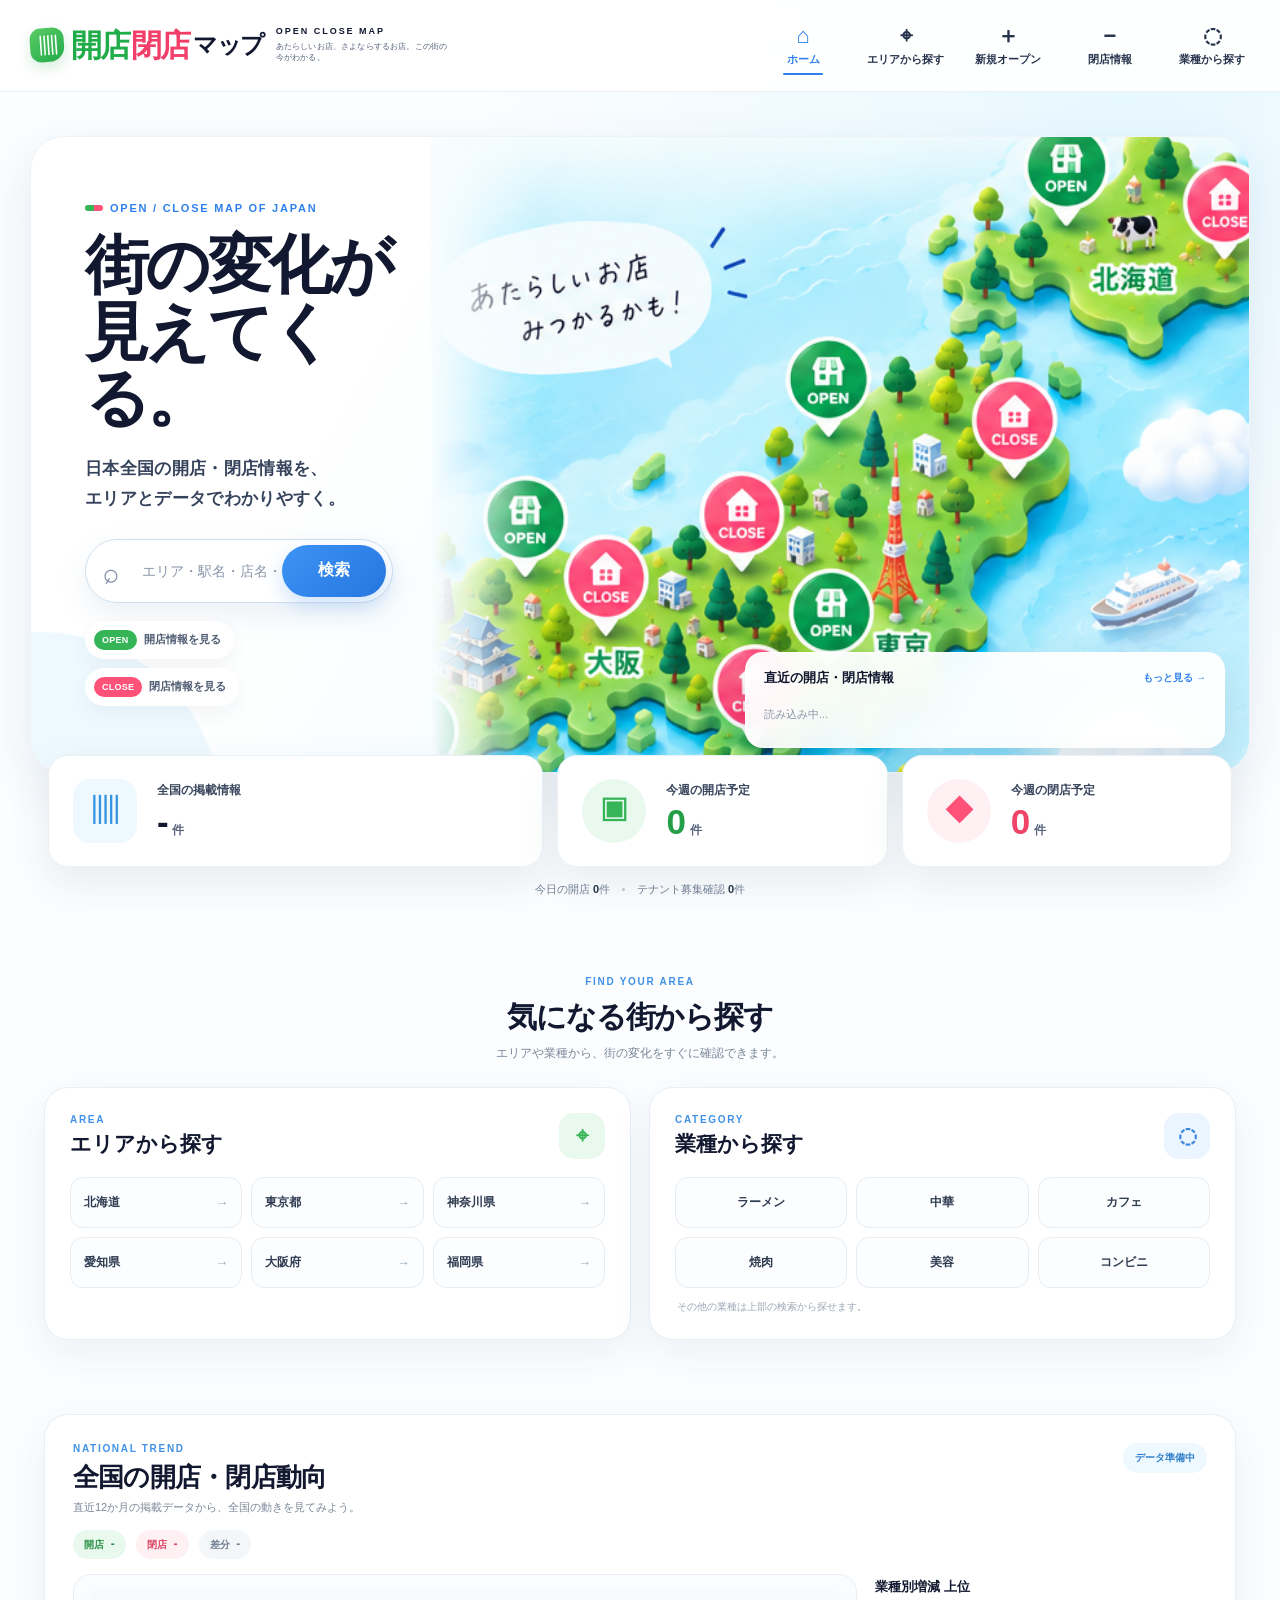
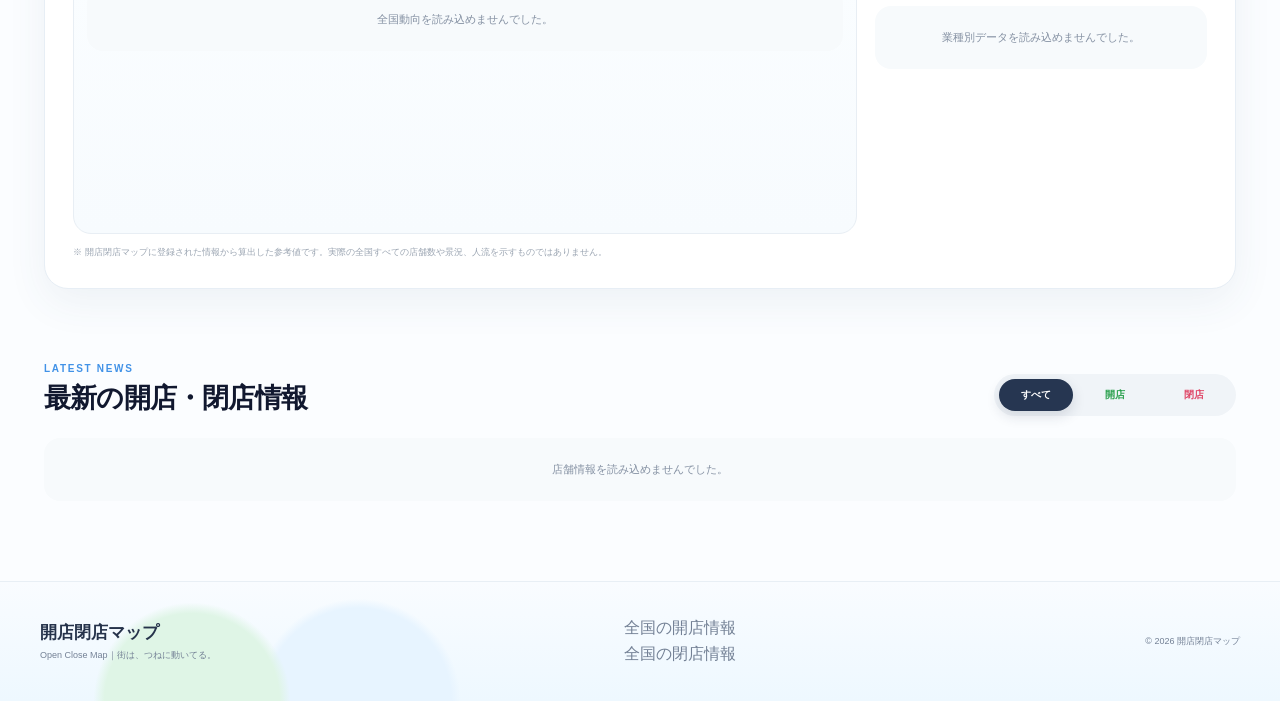
==== index.html @ 31acfc33 "Link homepage to opening and closing SEO pages" ====
<!doctype html>
<html lang="ja">
<head>
  <meta charset="utf-8">
  <meta name="viewport" content="width=device-width,initial-scale=1">
  <title>開店閉店マップ｜全国の開店・閉店情報</title>
  <meta name="description" content="日本全国の開店・閉店・テナント情報を、エリア・業種・地図感覚でチェック。街の変化をわかりやすくまとめた店舗情報データベースです。">
  <meta name="theme-color" content="#f8fcff">
  <link rel="canonical" href="https://open-close-map.onrender.com/">
  <link rel="stylesheet" href="styles.css">
  <style>
    .brand-wrap{display:grid;grid-template-columns:auto 1fr;grid-template-rows:auto auto;column-gap:12px;align-items:center;min-width:410px;position:relative}
    .jp-brand-logo{grid-column:1;grid-row:1 / span 2;display:flex;align-items:center;line-height:1;white-space:nowrap;font-weight:950;letter-spacing:-.07em}
    .jp-brand-pin{width:34px;height:34px;margin-right:7px;border-radius:11px 11px 15px 11px;display:grid;place-items:center;background:linear-gradient(145deg,#59cc66,#24a949);color:#fff;font-size:19px;transform:rotate(-4deg);box-shadow:0 6px 14px rgba(32,157,70,.18)}
    .jp-brand-open,.jp-brand-close,.jp-brand-map{display:inline-block;font-size:31px;font-weight:950;letter-spacing:-.08em}
    .jp-brand-open{color:#20ad49}.jp-brand-close{color:#f23f69;margin-left:3px}.jp-brand-map{color:#11182f;font-size:24px;margin-left:5px;letter-spacing:-.06em}
    .brand-english{grid-column:2;grid-row:1;align-self:end;color:#11182f;font-size:9px;line-height:1.1;font-weight:900;letter-spacing:.22em;text-transform:uppercase}
    .brand-sub{grid-column:2;grid-row:2;align-self:start;margin-top:4px;max-width:175px;color:#536078;font-size:8px;line-height:1.45;letter-spacing:.02em}
    @media(max-width:1100px){.brand-wrap{min-width:350px}}
    @media(max-width:850px){.brand-wrap{min-width:0;grid-template-columns:auto 1fr}}
    @media(max-width:560px){.jp-brand-open,.jp-brand-close{font-size:25px}.jp-brand-map{font-size:19px}.jp-brand-pin{width:29px;height:29px;font-size:16px}.brand-english{font-size:8px}.brand-sub{font-size:7px;max-width:130px}}
  </style>
  <script async src="https://pagead2.googlesyndication.com/pagead/js/adsbygoogle.js?client=ca-pub-5776658615046901" crossorigin="anonymous"></script>
</head>
<body>
<header class="site-header">
  <a class="brand-wrap" href="/" aria-label="開店閉店マップ トップ">
    <div class="jp-brand-logo">
      <span class="jp-brand-pin">▥</span>
      <span class="jp-brand-open">開店</span><span class="jp-brand-close">閉店</span><span class="jp-brand-map">マップ</span>
    </div>
    <div class="brand-english">Open Close Map</div>
    <div class="brand-sub">あたらしいお店、さよならするお店。この街の今がわかる。</div>
  </a>

  <nav class="main-nav" aria-label="メインメニュー">
    <a class="active" href="/"><span class="nav-icon">⌂</span>ホーム</a>
    <a href="#areas"><span class="nav-icon">⌖</span>エリアから探す</a>
    <a href="/open/"><span class="nav-icon">＋</span>新規オープン</a>
    <a href="/close/"><span class="nav-icon">−</span>閉店情報</a>
    <a href="#categories"><span class="nav-icon">◌</span>業種から探す</a>
  </nav>
</header>

<main>
  <section class="hero-shell">
    <div class="hero-main">
      <div class="hero-copy">
        <div class="eyebrow">OPEN / CLOSE MAP OF JAPAN</div>
        <h1>街の変化が<br>見えてくる。</h1>
        <p>日本全国の開店・閉店情報を、<br class="desktop-br">エリアとデータでわかりやすく。</p>

        <div class="search-box" role="search">
          <span class="search-icon">⌕</span>
          <input id="q" autocomplete="off" placeholder="エリア・駅名・店名・業種で検索" aria-label="店舗を検索">
          <button id="search" type="button">検索</button>
        </div>

        <div class="hero-shortcuts">
          <a class="shortcut open" href="/open/"><span>OPEN</span> 開店情報を見る</a>
          <a class="shortcut close" href="/close/"><span>CLOSE</span> 閉店情報を見る</a>
        </div>
      </div>

      <div class="hero-map">
        <img src="assets/open-close-map-japan.png" alt="日本地図に開店・閉店のアイコンが並ぶイラスト">
        <div class="map-glow"></div>

        <aside class="hero-latest-card" aria-label="直近の開店・閉店情報">
          <div class="hero-latest-head">
            <strong>直近の開店・閉店情報</strong>
            <a href="#latest">もっと見る →</a>
          </div>
          <div id="heroLatest" class="hero-latest-list">
            <div class="mini-loading">読み込み中...</div>
          </div>
        </aside>
      </div>
    </div>

    <div class="hero-stats">
      <div class="hero-stat total">
        <div class="stat-icon shop">▥</div>
        <div>
          <span>全国の掲載情報</span>
          <strong id="storesTotal">-</strong><small>件</small>
        </div>
      </div>
      <div class="hero-stat open">
        <div class="stat-icon">▣</div>
        <div>
          <span>今週の開店予定</span>
          <strong id="weekOpen">0</strong><small>件</small>
        </div>
      </div>
      <div class="hero-stat close">
        <div class="stat-icon">◆</div>
        <div>
          <span>今週の閉店予定</span>
          <strong id="weekClose">0</strong><small>件</small>
        </div>
      </div>
    </div>

    <div class="micro-stats">
      <span>今日の開店 <strong id="todayOpen">0</strong>件</span>
      <i></i>
      <span>テナント募集確認 <strong id="tenant">0</strong>件</span>
    </div>
  </section>

  <section class="finder-wrap">
    <div class="section-intro">
      <span>FIND YOUR AREA</span>
      <h2>気になる街から探す</h2>
      <p>エリアや業種から、街の変化をすぐに確認できます。</p>
    </div>

    <div class="finder-grid">
      <section id="areas" class="finder-card area-card">
        <div class="finder-card-head">
          <div>
            <div class="section-label">AREA</div>
            <h3>エリアから探す</h3>
          </div>
          <span class="finder-icon green">⌖</span>
        </div>
        <div class="area-grid">
          <button data-pref="北海道"><span>北海道</span><b>→</b></button>
          <button data-pref="東京都"><span>東京都</span><b>→</b></button>
          <button data-pref="神奈川県"><span>神奈川県</span><b>→</b></button>
          <button data-pref="愛知県"><span>愛知県</span><b>→</b></button>
          <button data-pref="大阪府"><span>大阪府</span><b>→</b></button>
          <button data-pref="福岡県"><span>福岡県</span><b>→</b></button>
        </div>
      </section>

      <section id="categories" class="finder-card category-card">
        <div class="finder-card-head">
          <div>
            <div class="section-label">CATEGORY</div>
            <h3>業種から探す</h3>
          </div>
          <span class="finder-icon blue">◌</span>
        </div>
        <div id="categoryGrid" class="category-grid">
          <button data-cat="ラーメン">ラーメン</button>
          <button data-cat="中華">中華</button>
          <button data-cat="カフェ">カフェ</button>
          <button data-cat="焼肉">焼肉</button>
          <button data-cat="美容">美容</button>
          <button data-cat="コンビニ">コンビニ</button>
        </div>
        <p class="finder-note">その他の業種は上部の検索から探せます。</p>
      </section>
    </div>
  </section>

  <section id="national" class="national-insights">
    <div class="national-panel">
      <div class="national-head">
        <div>
          <div class="section-label">NATIONAL TREND</div>
          <h2>全国の開店・閉店動向</h2>
          <p>直近12か月の掲載データから、全国の動きを見てみよう。</p>
        </div>
        <div id="nationalTrendBadge" class="national-trend-badge">読み込み中</div>
      </div>

      <div class="national-kpis">
        <span class="open">開店 <strong id="nationalOpen">-</strong></span>
        <span class="close">閉店 <strong id="nationalClose">-</strong></span>
        <span>差分 <strong id="nationalNet">-</strong></span>
      </div>

      <div class="national-grid">
        <div>
          <div id="nationalChart" class="national-chart-wrap">
            <div class="empty">全国動向を読み込み中...</div>
          </div>
        </div>

        <div class="national-categories">
          <h3>業種別増減 上位</h3>
          <div id="nationalCategories" class="national-cat-list">
            <div class="empty">読み込み中...</div>
          </div>
        </div>
      </div>

      <div class="national-note">
        ※ 開店閉店マップに登録された情報から算出した参考値です。実際の全国すべての店舗数や景況、人流を示すものではありません。
      </div>
    </div>
  </section>

  <section id="latest" class="latest-section">
    <div class="latest-head">
      <div>
        <div class="section-label">LATEST NEWS</div>
        <h2 id="latestTitle">最新の開店・閉店情報</h2>
      </div>

      <div class="status-tabs" role="tablist" aria-label="店舗ステータス">
        <button class="status-tab active" data-status="all" role="tab" aria-selected="true">すべて</button>
        <button class="status-tab opening" data-status="opening" role="tab" aria-selected="false">開店</button>
        <button class="status-tab closing" data-status="closing" role="tab" aria-selected="false">閉店</button>
      </div>
    </div>

    <div id="grid" class="store-grid">
      <div class="empty">読み込み中...</div>
    </div>
  </section>
</main>

<footer class="site-footer">
  <div>
    <strong>開店閉店マップ</strong>
    <span>Open Close Map｜街は、つねに動いてる。</span>
  </div>
  <div class="footer-seo-links"><a href="/open/">全国の開店情報</a><a href="/close/">全国の閉店情報</a></div>
  <small>© 2026 開店閉店マップ</small>
</footer>

<script src="analytics.js"></script>
<script src="app.js"></script>
</body>
</html>
---- styles.css ----
*{box-sizing:border-box}
:root{
  --ink:#11182f;
  --muted:#657187;
  --line:#e6edf5;
  --blue:#2f80ed;
  --sky:#eefdff;
  --green:#35b458;
  --green-soft:#e9f9ee;
  --pink:#ff5278;
  --pink-soft:#fff0f4;
  --orange:#f6a938;
  --shadow:0 18px 50px rgba(42,79,118,.10);
}
html{scroll-behavior:smooth}
body{
  margin:0;
  color:var(--ink);
  background:
    radial-gradient(circle at 88% 4%,rgba(170,232,255,.24),transparent 26%),
    #fbfdff;
  font-family:-apple-system,BlinkMacSystemFont,"Hiragino Kaku Gothic ProN","Yu Gothic",Meiryo,sans-serif;
  -webkit-font-smoothing:antialiased;
}
button,input{font:inherit}
button{cursor:pointer}
a{color:inherit;text-decoration:none}

.site-header{
  height:92px;
  padding:0 max(30px,calc((100vw - 1440px)/2));
  display:flex;
  align-items:center;
  justify-content:space-between;
  gap:38px;
  position:relative;
  z-index:30;
  background:rgba(255,255,255,.93);
  backdrop-filter:blur(16px);
  border-bottom:1px solid rgba(230,237,245,.72);
}
.brand-wrap{display:block;min-width:330px}
.brand-logo{
  display:flex;
  align-items:center;
  gap:1px;
  font-size:31px;
  line-height:1;
  font-weight:900;
  letter-spacing:-1.8px;
  white-space:nowrap;
}
.brand-open,.brand-close{
  width:35px;height:35px;
  border-radius:50% 50% 50% 12px;
  display:inline-grid;
  place-items:center;
  transform:rotate(-45deg);
  color:#fff;
  font-size:22px;
  margin-right:-1px;
  box-shadow:0 6px 14px rgba(0,0,0,.08);
}
.brand-open{background:linear-gradient(145deg,#63ca64,#2ca951)}
.brand-close{background:linear-gradient(145deg,#ff7692,#f63b67)}
.brand-open::first-letter,.brand-close::first-letter{transform:rotate(45deg)}
.brand-map{margin-left:5px}
.brand-sub{margin-top:8px;font-size:11px;letter-spacing:.07em;color:#536078}

.main-nav{
  display:flex;
  align-items:center;
  justify-content:flex-end;
  gap:26px;
  flex:1;
}
.main-nav a{
  display:flex;
  flex-direction:column;
  align-items:center;
  gap:5px;
  min-width:76px;
  font-size:11px;
  font-weight:800;
  color:#26334c;
  position:relative;
  padding:10px 0;
}
.main-nav a::after{
  content:"";
  position:absolute;
  left:18px;right:18px;bottom:2px;
  height:2px;border-radius:2px;
  background:transparent;
}
.main-nav a:hover,.main-nav a.active{color:var(--blue)}
.main-nav a.active::after{background:var(--blue)}
.nav-icon{font-size:22px;line-height:1;color:inherit}

.hero-shell{
  max-width:1460px;
  margin:0 auto;
  padding:44px 30px 0;
}
.hero-main{
  min-height:590px;
  display:grid;
  grid-template-columns:minmax(360px,.72fr) minmax(620px,1.55fr);
  gap:20px;
  align-items:center;
  background:linear-gradient(120deg,#fff 0%,#fff 28%,#f0fbff 72%,#e7f9ff 100%);
  border-radius:34px;
  overflow:hidden;
  box-shadow:var(--shadow);
  border:1px solid #edf3f8;
  position:relative;
}
.hero-main::before{
  content:"";
  position:absolute;
  width:360px;height:360px;border-radius:50%;
  left:-170px;bottom:-220px;
  background:#eef9ff;
}
.hero-copy{
  padding:60px 18px 66px 54px;
  position:relative;
  z-index:5;
}
.eyebrow{
  display:inline-flex;
  align-items:center;
  gap:7px;
  color:#2f80ed;
  font-size:11px;
  font-weight:900;
  letter-spacing:.16em;
  margin-bottom:18px;
}
.eyebrow::before{
  content:"";
  width:18px;height:6px;
  border-radius:99px;
  background:linear-gradient(90deg,var(--green) 50%,var(--pink) 50%);
}
.hero-copy h1{
  margin:0;
  font-size:clamp(46px,5vw,76px);
  line-height:1.04;
  letter-spacing:-.055em;
  font-weight:900;
}
.hero-copy p{
  margin:22px 0 24px;
  color:#36435c;
  font-size:17px;
  font-weight:700;
  line-height:1.8;
  letter-spacing:.02em;
}
.search-box{
  width:min(100%,520px);
  display:grid;
  grid-template-columns:38px 1fr 104px;
  align-items:center;
  height:64px;
  background:#fff;
  border:1px solid #cfe0f0;
  border-radius:999px;
  padding:5px 6px 5px 16px;
  box-shadow:0 12px 30px rgba(69,118,163,.10);
}
.search-icon{font-size:28px;color:#7887a0;transform:rotate(-12deg)}
.search-box input{
  width:100%;
  border:0;
  outline:0;
  background:transparent;
  color:var(--ink);
  font-size:14px;
  min-width:0;
}
.search-box input::placeholder{color:#8996aa}
.search-box button{
  height:52px;
  border:0;
  border-radius:999px;
  background:linear-gradient(135deg,#3d93f5,#2676df);
  color:#fff;
  font-weight:900;
  box-shadow:0 8px 20px rgba(47,128,237,.23);
}
.hero-shortcuts{
  margin-top:18px;
  display:flex;
  gap:9px;
  flex-wrap:wrap;
}
.shortcut{
  border:0;
  border-radius:999px;
  padding:9px 13px 9px 9px;
  display:flex;
  align-items:center;
  gap:7px;
  background:#fff;
  color:#4d5a70;
  font-size:11px;
  font-weight:800;
  box-shadow:0 8px 18px rgba(68,90,110,.06);
}
.shortcut span{
  padding:5px 8px;
  border-radius:999px;
  color:#fff;
  font-size:9px;
  letter-spacing:.03em;
}
.shortcut.open span{background:var(--green)}
.shortcut.close span{background:var(--pink)}

.hero-map{
  align-self:stretch;
  min-height:590px;
  position:relative;
  overflow:hidden;
  background:#dff6ff;
}
.hero-map>img{
  width:100%;
  height:100%;
  object-fit:cover;
  object-position:center;
  display:block;
  transform:scale(1.05);
}
.hero-map::before{
  content:"";
  position:absolute;
  inset:0 auto 0 0;
  width:110px;
  z-index:2;
  background:linear-gradient(90deg,#f8fdff 0%,rgba(248,253,255,.78) 28%,transparent 100%);
  pointer-events:none;
}
.map-glow{
  position:absolute;inset:auto -80px -90px auto;
  width:310px;height:310px;border-radius:50%;
  background:rgba(255,255,255,.44);
  filter:blur(14px);
}
.hero-latest-card{
  position:absolute;
  z-index:5;
  right:24px;
  bottom:24px;
  width:min(480px,62%);
  background:rgba(255,255,255,.94);
  backdrop-filter:blur(13px);
  border:1px solid rgba(255,255,255,.78);
  border-radius:18px;
  padding:16px 18px 13px;
  box-shadow:0 18px 45px rgba(48,93,124,.16);
}
.hero-latest-head{
  display:flex;
  align-items:center;
  justify-content:space-between;
  gap:15px;
  margin-bottom:8px;
}
.hero-latest-head strong{font-size:13px}
.hero-latest-head a{font-size:10px;color:var(--blue);font-weight:900}
.hero-latest-list{display:grid}
.hero-mini-row{
  display:grid;
  grid-template-columns:54px minmax(0,1fr) auto;
  align-items:center;
  gap:9px;
  min-height:34px;
  border-top:1px solid #eef2f6;
  font-size:10px;
}
.hero-mini-row:first-child{border-top:0}
.hero-mini-status{
  text-align:center;
  padding:4px 5px;
  border-radius:999px;
  color:#fff;
  font-size:8px;
  font-weight:900;
}
.hero-mini-status.opening,.hero-mini-status.open{background:var(--green)}
.hero-mini-status.closing,.hero-mini-status.closed{background:var(--pink)}
.hero-mini-status.tenant{background:var(--orange)}
.hero-mini-name{
  overflow:hidden;
  white-space:nowrap;
  text-overflow:ellipsis;
  font-weight:800;
}
.hero-mini-date{color:#8490a2;white-space:nowrap}
.mini-loading{font-size:11px;color:#8b96a7;padding:12px 0}

.hero-stats{
  max-width:1280px;
  margin:-18px auto 0;
  display:grid;
  grid-template-columns:1.2fr .8fr .8fr;
  gap:14px;
  position:relative;
  z-index:10;
  padding:0 18px;
}
.hero-stat{
  min-height:112px;
  background:#fff;
  border:1px solid #eaf0f5;
  border-radius:20px;
  box-shadow:0 15px 40px rgba(55,86,110,.10);
  display:flex;
  align-items:center;
  gap:20px;
  padding:20px 24px;
}
.stat-icon{
  width:64px;height:64px;border-radius:50%;
  display:grid;place-items:center;
  font-size:28px;font-weight:900;
  background:var(--green-soft);color:var(--green)
}
.hero-stat.close .stat-icon{background:var(--pink-soft);color:var(--pink)}
.hero-stat.total .stat-icon{background:#edf8ff;color:#3494df;border-radius:18px}
.hero-stat span{display:block;font-size:12px;font-weight:900;color:#39465d;margin-bottom:5px}
.hero-stat strong{font-size:35px;line-height:1;letter-spacing:-.04em}
.hero-stat small{font-size:12px;margin-left:5px;color:#58657a;font-weight:800}
.hero-stat.open strong{color:#249f48}
.hero-stat.close strong{color:#ef4468}

.micro-stats{
  display:flex;
  align-items:center;
  justify-content:center;
  gap:12px;
  margin:15px 0 0;
  font-size:11px;
  color:#738095;
}
.micro-stats strong{color:#26334b}
.micro-stats i{width:3px;height:3px;border-radius:50%;background:#bbc5d0}

.finder-wrap,.national-insights,.latest-section{
  max-width:1240px;
  margin:74px auto 0;
  padding:0 24px;
}
.section-intro{text-align:center;margin-bottom:25px}
.section-intro>span,.section-label{
  color:#4192e7;
  font-size:10px;
  font-weight:900;
  letter-spacing:.17em;
}
.section-intro h2{
  margin:8px 0 7px;
  font-size:30px;
  letter-spacing:-.035em;
}
.section-intro p{margin:0;color:#7a8799;font-size:12px}

.finder-grid{
  display:grid;
  grid-template-columns:1fr 1fr;
  gap:18px;
}
.finder-card,.national-panel{
  background:#fff;
  border:1px solid #e7eef5;
  border-radius:24px;
  box-shadow:0 14px 40px rgba(56,83,107,.07);
}
.finder-card{padding:25px}
.finder-card-head{
  display:flex;align-items:center;justify-content:space-between;
  margin-bottom:18px;
}
.finder-card h3{font-size:21px;margin:5px 0 0}
.finder-icon{
  width:46px;height:46px;border-radius:15px;
  display:grid;place-items:center;
  font-size:22px;font-weight:900;
}
.finder-icon.green{color:var(--green);background:var(--green-soft)}
.finder-icon.blue{color:#3d86df;background:#eaf5ff}
.area-grid,.category-grid{
  display:grid;
  grid-template-columns:repeat(3,1fr);
  gap:9px;
}
.area-grid button,.category-grid button{
  min-height:51px;
  border:1px solid #e6edf3;
  border-radius:13px;
  background:#fbfdff;
  color:#2f3b50;
  font-size:12px;
  font-weight:800;
  transition:.16s ease;
}
.area-grid button{
  display:flex;align-items:center;justify-content:space-between;
  padding:0 13px;
}
.area-grid button b{font-size:13px;color:#9aabba}
.area-grid button:hover,.category-grid button:hover{
  transform:translateY(-2px);
  border-color:#b8d8f5;
  background:#f2faff;
  box-shadow:0 8px 20px rgba(60,112,153,.08);
}
.category-grid button small{font-size:9px;color:#95a1b2;margin-left:4px}
.finder-note{margin:12px 2px 0;color:#9aa5b4;font-size:10px}

.national-panel{padding:28px}
.national-head{
  display:flex;justify-content:space-between;align-items:flex-start;gap:18px;
  margin-bottom:15px
}
.national-head h2{font-size:26px;margin:6px 0 5px;letter-spacing:-.03em}
.national-head p{margin:0;color:#7b8798;font-size:11px}
.national-trend-badge{
  border-radius:999px;
  padding:8px 12px;
  background:#eef8ff;
  color:#2d7fc8;
  font-size:10px;
  font-weight:900;
}
.national-kpis{
  display:flex;gap:10px;flex-wrap:wrap;margin:0 0 15px
}
.national-kpis span{
  padding:7px 11px;border-radius:999px;
  background:#f4f7fa;color:#6e7b8d;font-size:10px;font-weight:800
}
.national-kpis span.open{background:var(--green-soft);color:#298f47}
.national-kpis span.close{background:var(--pink-soft);color:#d94363}
.national-kpis strong{margin-left:4px;font-size:12px}
.national-grid{
  display:grid;
  grid-template-columns:minmax(0,1.7fr) minmax(245px,.72fr);
  gap:18px;
}
.national-chart-wrap{
  min-height:260px;
  border:1px solid #e8eef4;
  border-radius:18px;
  background:linear-gradient(180deg,#fafdff,#f7fbfe);
  padding:13px;
}
.national-svg{display:block;width:100%;height:auto}
.nat-grid{stroke:#e5edf4;stroke-width:1}
.nat-axis{fill:#93a0b1;font-size:9px}
.nat-open-bar{fill:#45be63;opacity:.25}
.nat-close-bar{fill:#ff5d7d;opacity:.24}
.nat-open-line{fill:none;stroke:#36ad57;stroke-width:3;stroke-linecap:round;stroke-linejoin:round}
.nat-close-line{fill:none;stroke:#f04c6e;stroke-width:3;stroke-linecap:round;stroke-linejoin:round}
.nat-open-dot{fill:#36ad57;stroke:#fff;stroke-width:2}
.nat-close-dot{fill:#f04c6e;stroke:#fff;stroke-width:2}
.national-legend{display:flex;gap:14px;margin-top:7px;color:#8490a2;font-size:9px}
.national-legend i{width:7px;height:7px;border-radius:50%;display:inline-block;margin-right:4px}
.national-legend .open{background:var(--green)}
.national-legend .close{background:var(--pink)}
.national-categories h3{font-size:13px;margin:4px 0 10px}
.national-cat-list{display:grid;gap:7px}
.national-cat-row{
  display:flex;align-items:center;justify-content:space-between;gap:10px;
  min-height:39px;padding:0 11px;
  border:1px solid #e8eef4;border-radius:12px;background:#fbfdff;
  font-size:10px;font-weight:800
}
.national-cat-row span{overflow:hidden;white-space:nowrap;text-overflow:ellipsis}
.national-cat-row strong.up{color:#25a74c}
.national-cat-row strong.down{color:#ea4967}
.national-cat-row strong.flat{color:#7e8998}
.national-note{margin-top:11px;color:#9ba5b2;font-size:9px;line-height:1.7}

.latest-section{margin-bottom:80px}
.latest-head{
  display:flex;align-items:flex-end;justify-content:space-between;gap:20px;
  margin-bottom:22px;
}
.latest-head h2{font-size:27px;margin:6px 0 0;letter-spacing:-.03em}
.status-tabs{
  display:flex;gap:5px;padding:5px;border-radius:999px;background:#f0f4f8
}
.status-tab{
  min-width:74px;border:0;border-radius:999px;
  padding:9px 15px;background:transparent;
  color:#718095;font-size:10px;font-weight:900
}
.status-tab.active{background:#263651;color:#fff;box-shadow:0 5px 13px rgba(31,48,74,.15)}
.status-tab.opening:not(.active){color:#279f4b}
.status-tab.closing:not(.active){color:#df4465}
.status-tab.active.opening{background:var(--green)}
.status-tab.active.closing{background:var(--pink)}

.store-grid{display:grid;grid-template-columns:repeat(2,1fr);gap:13px}
.store-card{
  min-height:112px;
  display:grid;
  grid-template-columns:58px minmax(0,1fr) auto;
  align-items:center;
  gap:16px;
  background:#fff;
  border:1px solid #e7edf3;
  border-radius:18px;
  padding:17px 18px;
  box-shadow:0 9px 24px rgba(50,76,99,.055);
  transition:.17s ease;
  cursor:pointer;
}
.store-card:hover{
  transform:translateY(-2px);
  border-color:#cde1f1;
  box-shadow:0 15px 34px rgba(55,89,116,.10)
}
.status-orb{
  width:58px;height:58px;border-radius:50% 50% 50% 16px;
  display:grid;place-items:center;
  transform:rotate(-45deg);
  color:#fff;
  box-shadow:0 8px 18px rgba(45,90,70,.10)
}
.status-orb>span{transform:rotate(45deg);font-size:24px}
.status-orb.opening,.status-orb.open{background:linear-gradient(145deg,#58ca69,#27a64b)}
.status-orb.closing,.status-orb.closed{background:linear-gradient(145deg,#ff7390,#f23e64)}
.status-orb.tenant{background:linear-gradient(145deg,#ffc15c,#ed9a21)}
.store-body{min-width:0}
.store-topline{
  display:flex;align-items:center;gap:7px;margin-bottom:6px
}
.badge{
  display:inline-flex;align-items:center;
  padding:4px 8px;border-radius:999px;
  font-size:8px;font-weight:900;color:#fff
}
.badge.opening,.badge.open{background:var(--green)}
.badge.closing,.badge.closed{background:var(--pink)}
.badge.tenant{background:var(--orange)}
.store-name{
  font-size:14px;font-weight:900;
  overflow:hidden;white-space:nowrap;text-overflow:ellipsis
}
.store-meta{font-size:10px;color:#788497;line-height:1.6}
.store-tags{display:flex;gap:5px;margin-top:5px;flex-wrap:wrap}
.store-tag{
  padding:3px 7px;border-radius:999px;
  background:#f2f6f9;color:#718095;font-size:8px;font-weight:800
}
.store-date{
  color:#8894a5;font-size:9px;white-space:nowrap;text-align:right
}
.empty{
  grid-column:1/-1;
  padding:24px;
  border-radius:16px;
  background:#f7fafc;
  color:#8490a2;
  font-size:11px;
  text-align:center
}

.site-footer{
  min-height:120px;
  padding:30px max(30px,calc((100vw - 1200px)/2));
  display:flex;align-items:center;justify-content:space-between;
  background:
    radial-gradient(circle at 15% 100%,#dff5e6 0 8%,transparent 9%),
    radial-gradient(circle at 28% 100%,#e7f4ff 0 10%,transparent 11%),
    linear-gradient(180deg,#f9fcff,#eef8ff);
  color:#738095;
  border-top:1px solid #e8eff5
}
.site-footer div{display:flex;flex-direction:column;gap:5px}
.site-footer strong{color:#26334b;font-size:17px}
.site-footer span,.site-footer small{font-size:9px}

@media(max-width:1100px){
  .site-header{height:auto;padding:17px 24px;align-items:flex-start}
  .brand-wrap{min-width:260px}
  .brand-logo{font-size:27px}
  .main-nav{gap:12px}
  .main-nav a{min-width:58px;font-size:9px}
  .nav-icon{font-size:18px}
  .hero-main{grid-template-columns:.78fr 1.22fr}
  .hero-copy{padding-left:38px}
  .hero-latest-card{width:70%}
}

@media(max-width:850px){
  .site-header{display:block}
  .brand-wrap{min-width:0}
  .main-nav{
    margin-top:14px;
    justify-content:flex-start;
    overflow-x:auto;
    padding-bottom:2px
  }
  .main-nav a{flex:0 0 auto}
  .hero-shell{padding:22px 14px 0}
  .hero-main{
    display:block;
    min-height:0;
    border-radius:25px;
  }
  .hero-copy{padding:38px 26px 28px}
  .hero-copy h1{font-size:54px}
  .hero-copy p{font-size:14px}
  .hero-map{min-height:430px}
  .hero-map::before{display:none}
  .hero-latest-card{right:14px;bottom:14px;width:70%}
  .hero-stats{grid-template-columns:1fr 1fr;margin-top:13px}
  .hero-stat.total{grid-column:1/-1}
  .finder-grid,.national-grid{grid-template-columns:1fr}
  .finder-wrap,.national-insights,.latest-section{margin-top:55px;padding:0 15px}
  .store-grid{grid-template-columns:1fr}
}

@media(max-width:560px){
  .site-header{padding:14px 16px}
  .brand-logo{font-size:24px}
  .brand-open,.brand-close{width:29px;height:29px;font-size:18px}
  .brand-sub{font-size:9px}
  .main-nav{gap:8px}
  .main-nav a{min-width:56px}
  .hero-copy{padding:32px 20px 24px}
  .hero-copy h1{font-size:45px}
  .desktop-br{display:none}
  .search-box{height:56px;grid-template-columns:31px 1fr 76px;padding-left:13px}
  .search-box button{height:46px}
  .search-box input{font-size:12px}
  .hero-map{min-height:350px}
  .hero-map>img{object-position:58% center}
  .hero-latest-card{
    left:12px;right:12px;bottom:12px;width:auto;
    padding:12px 13px 10px
  }
  .hero-latest-head strong{font-size:11px}
  .hero-mini-row{grid-template-columns:48px minmax(0,1fr)}
  .hero-mini-date{display:none}
  .hero-stats{padding:0;grid-template-columns:1fr;margin-top:11px}
  .hero-stat.total{grid-column:auto}
  .hero-stat{min-height:88px;padding:15px 18px}
  .stat-icon{width:50px;height:50px}
  .hero-stat strong{font-size:29px}
  .area-grid,.category-grid{grid-template-columns:1fr 1fr}
  .national-panel,.finder-card{padding:20px}
  .national-head,.latest-head{display:block}
  .national-trend-badge{display:inline-block;margin-top:12px}
  .status-tabs{margin-top:13px;width:100%}
  .status-tab{flex:1;min-width:0}
  .store-card{grid-template-columns:48px minmax(0,1fr)}
  .status-orb{width:48px;height:48px}
  .store-date{display:none}
  .site-footer{display:block;padding:25px 18px}
  .site-footer small{display:block;margin-top:14px}
}
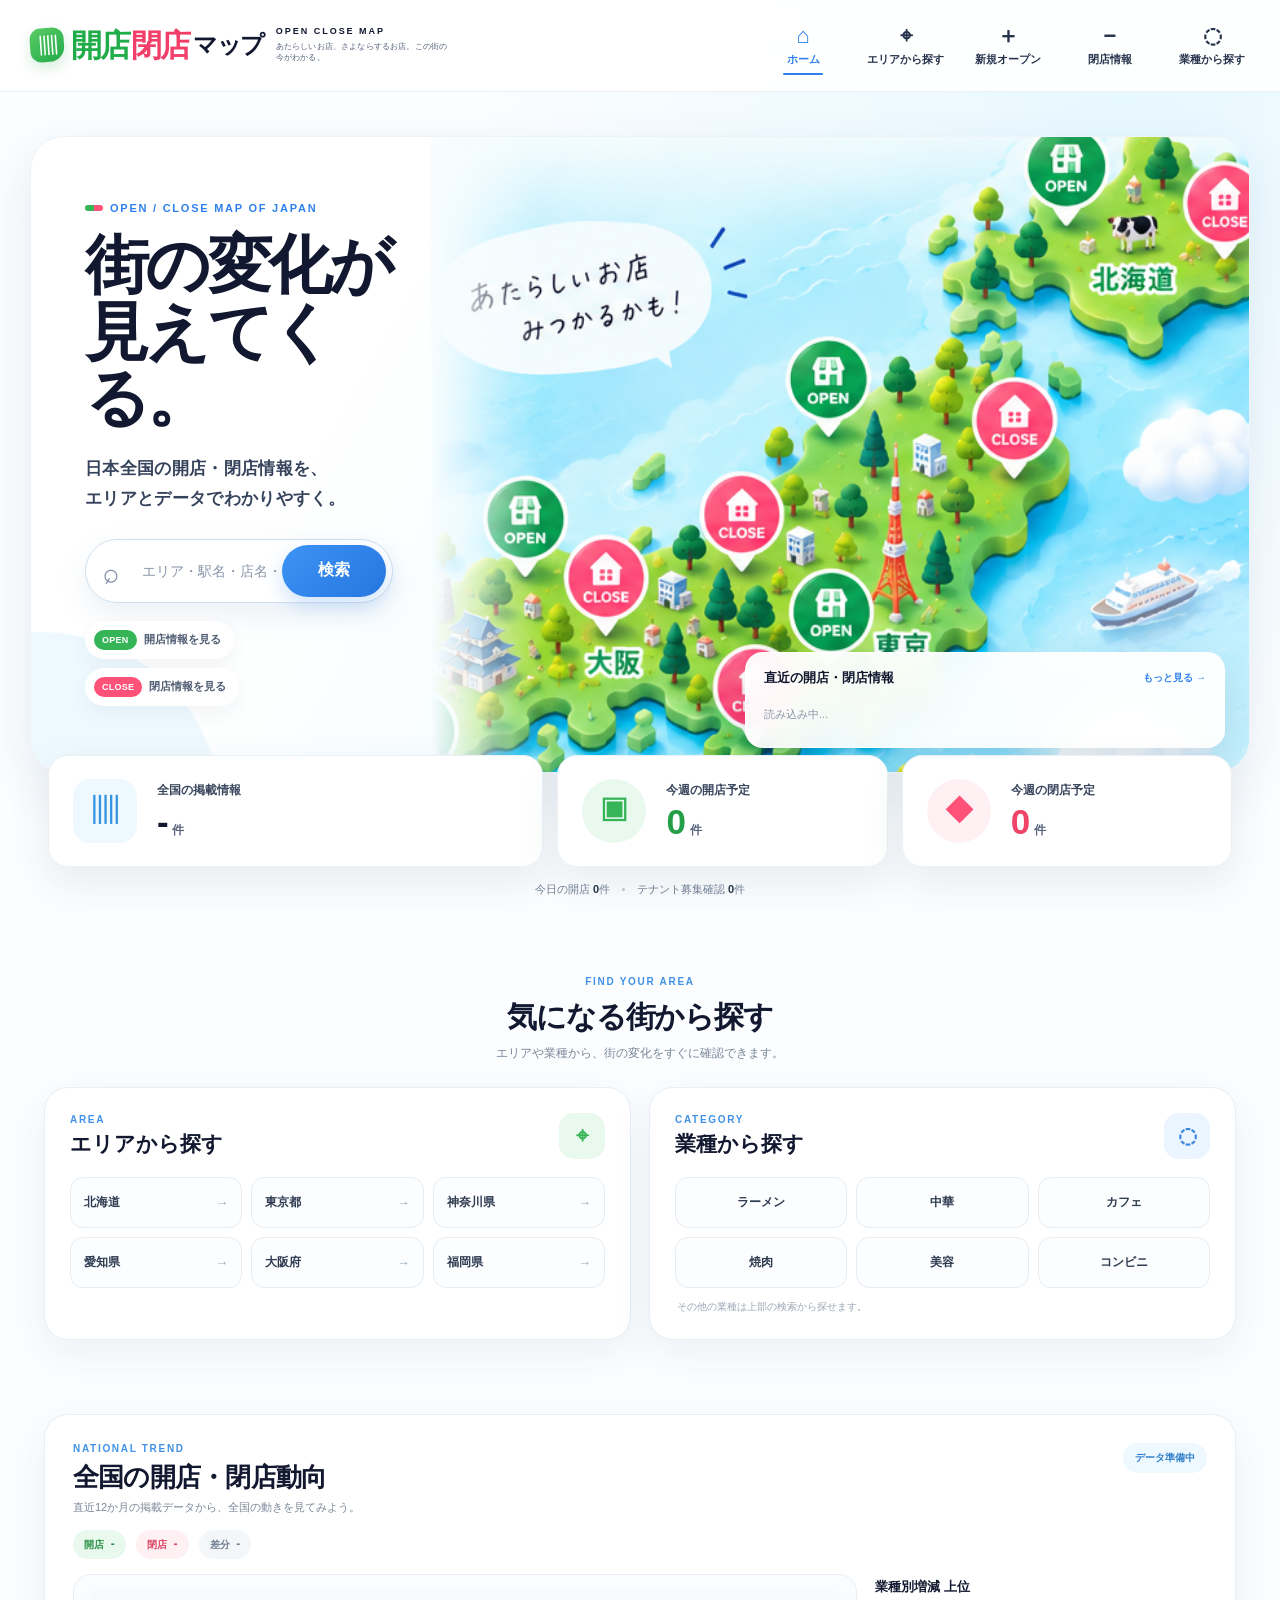
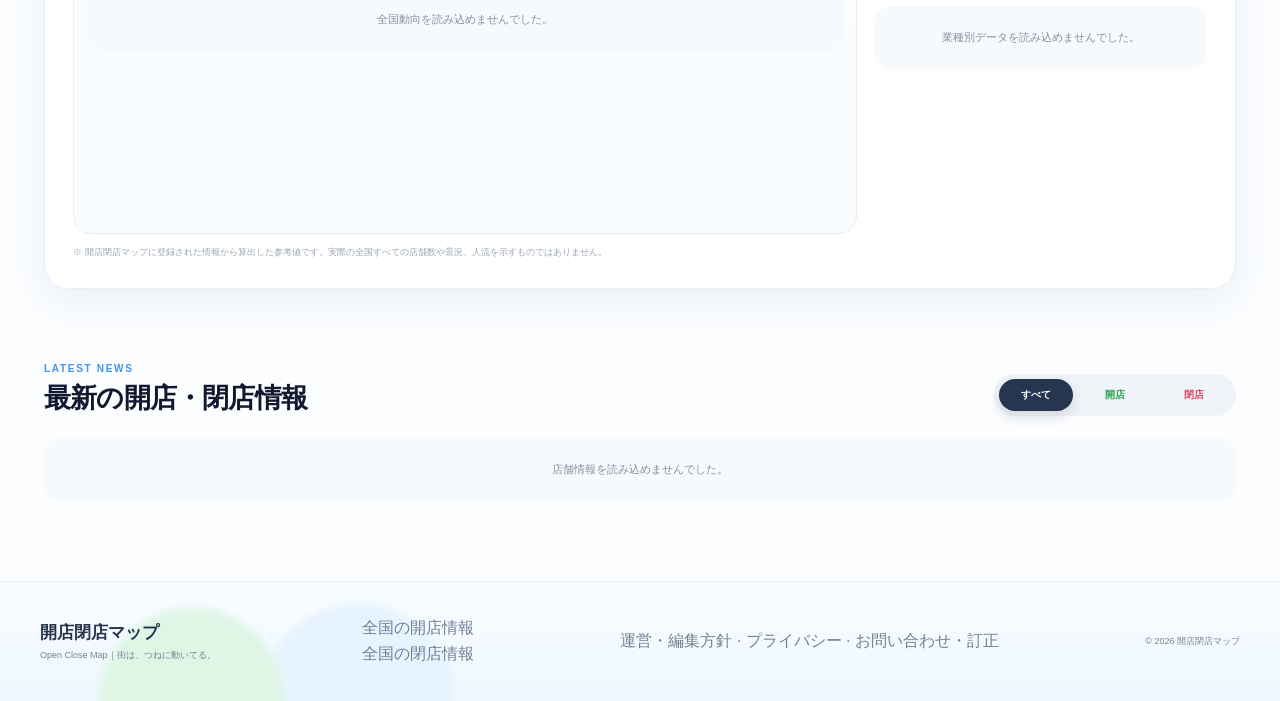
==== commit 4a684903: "Guard uncertain store details and add editorial policy and private correction form" ====
--- a/index.html
+++ b/index.html
@@ -220,7 +220,7 @@
     <span>Open Close Map｜街は、つねに動いてる。</span>
   </div>
   <div class="footer-seo-links"><a href="/open/">全国の開店情報</a><a href="/close/">全国の閉店情報</a></div>
-  <small>© 2026 開店閉店マップ</small>
+  <nav aria-label="運営情報"><a href="/about.html">運営・編集方針</a> · <a href="/privacy.html">プライバシー</a> · <a href="/contact.html">お問い合わせ・訂正</a></nav><small>© 2026 開店閉店マップ</small>
 </footer>
 
 <script src="analytics.js"></script>
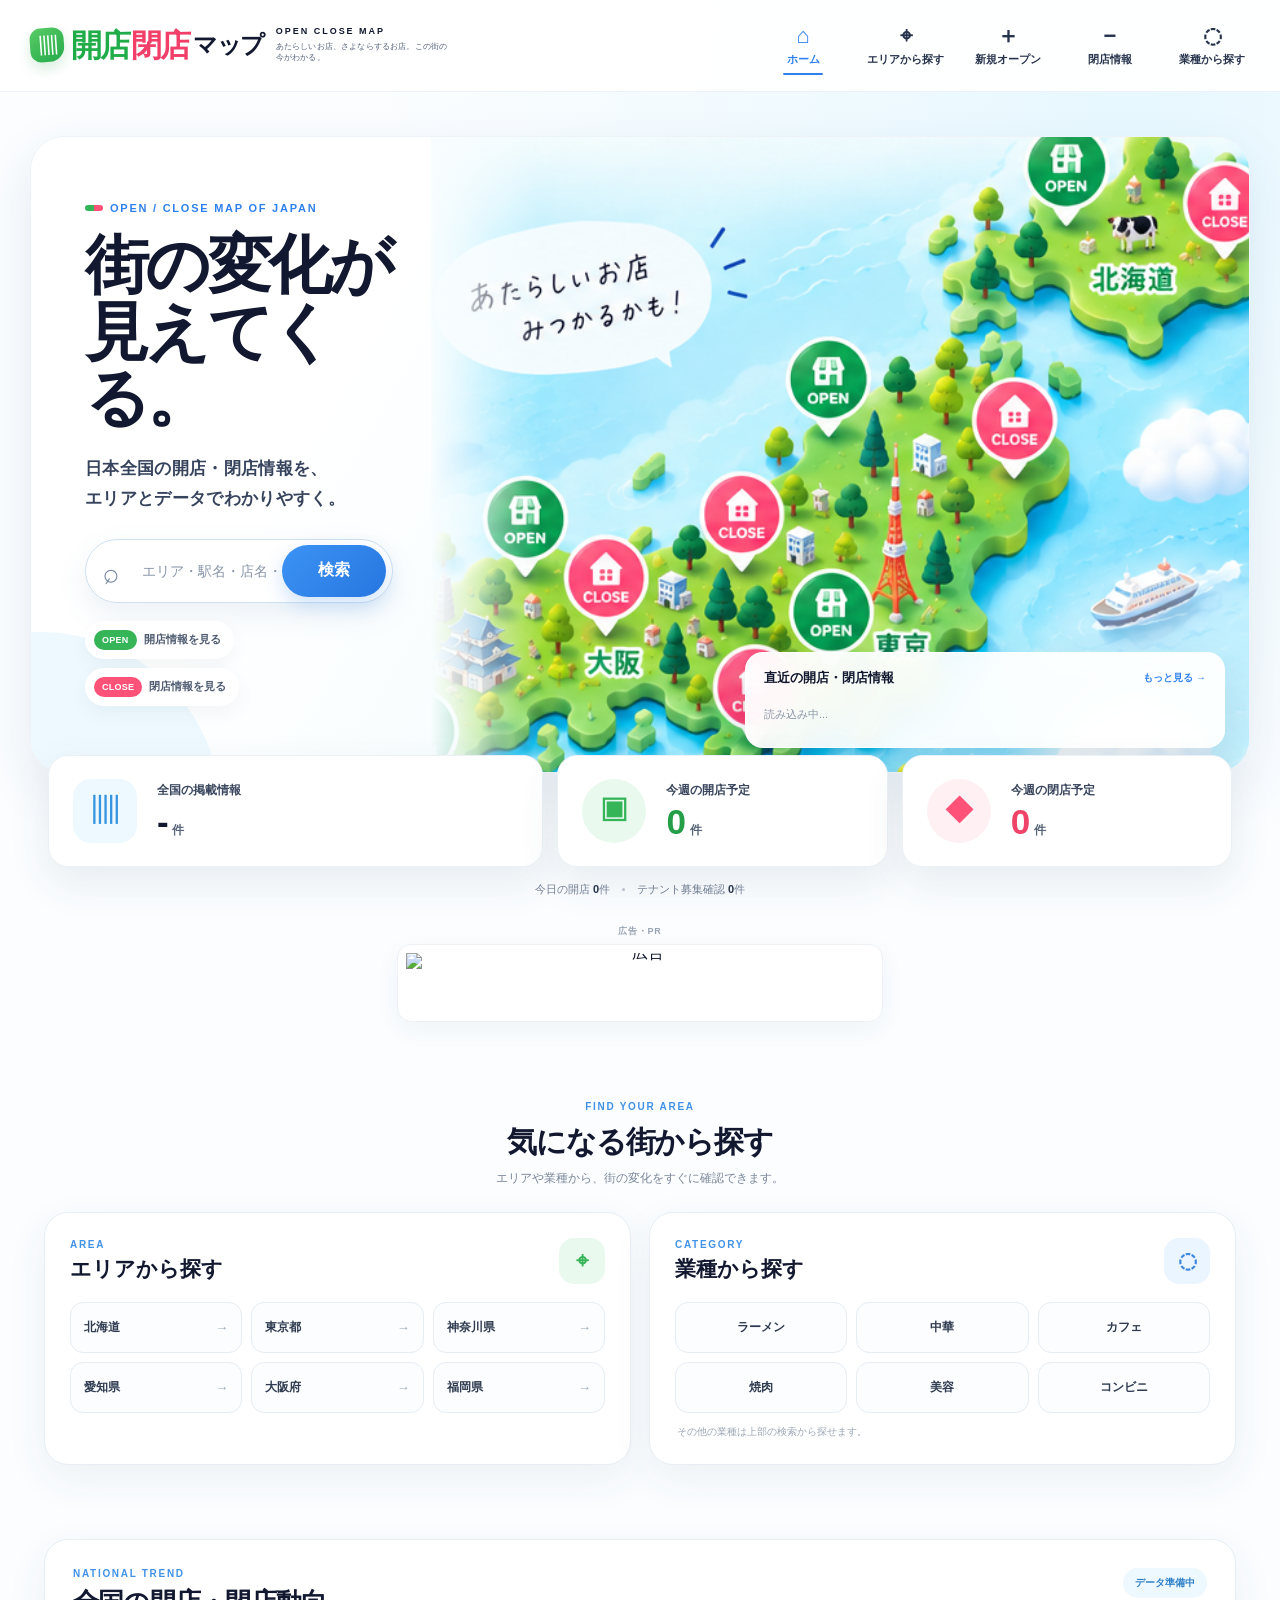
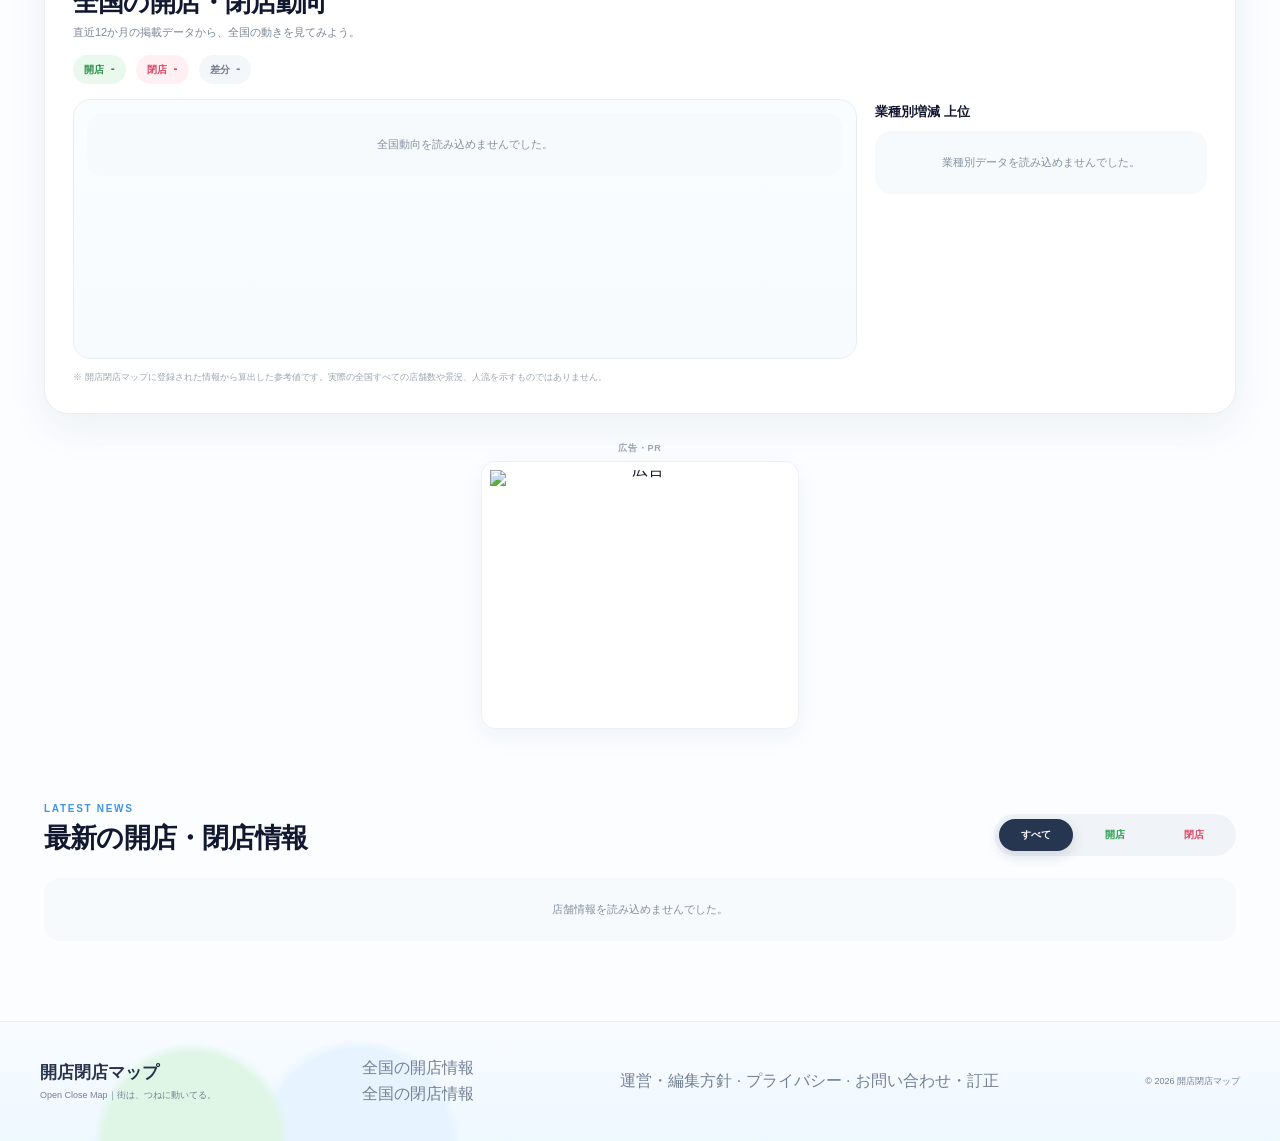
==== commit 597c0d29: "Route public clients and scheduled collectors to verified shared paid API" ====
--- a/index.html
+++ b/index.html
@@ -223,7 +223,7 @@
   <nav aria-label="運営情報"><a href="/about.html">運営・編集方針</a> · <a href="/privacy.html">プライバシー</a> · <a href="/contact.html">お問い合わせ・訂正</a></nav><small>© 2026 開店閉店マップ</small>
 </footer>
 
-<script src="analytics.js"></script>
-<script src="app.js"></script>
+<script src="analytics.js?v=shared-20260910"></script>
+<script src="app.js?v=shared-20260910"></script>
 </body>
 </html>
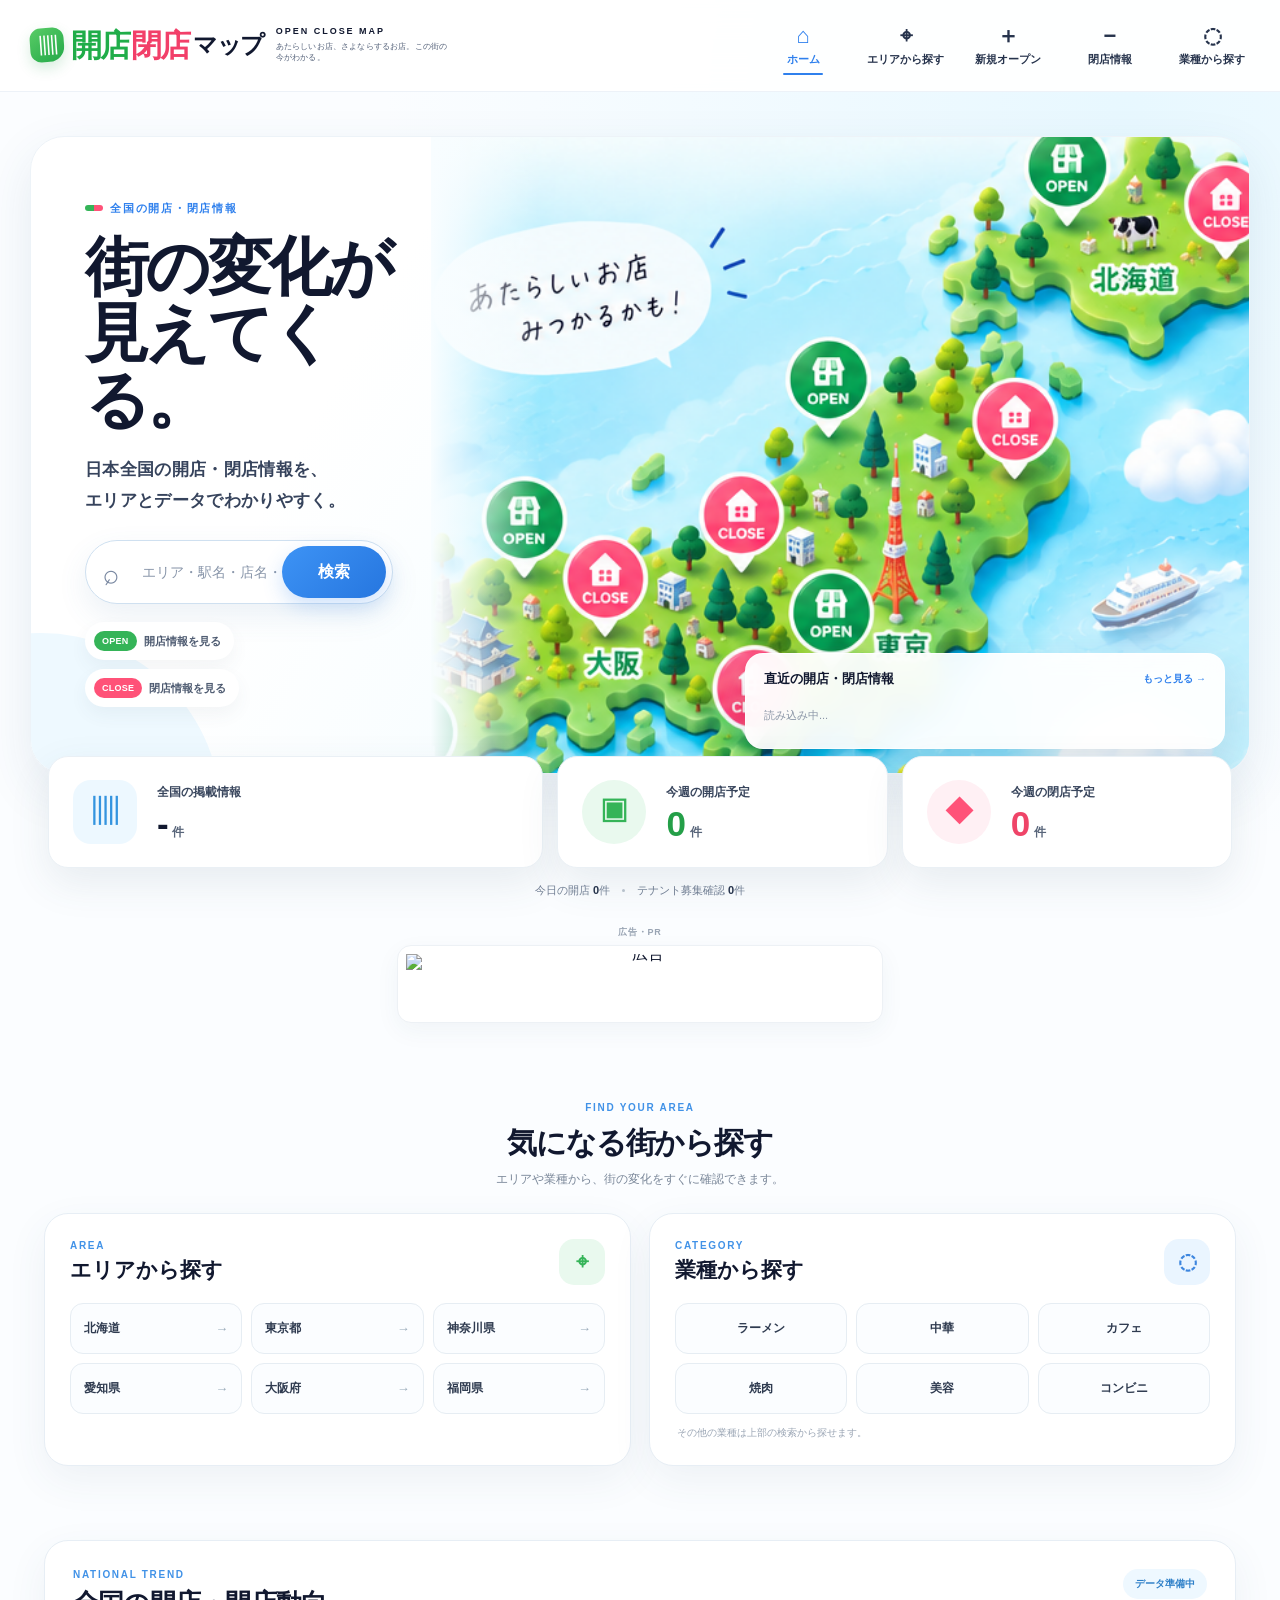
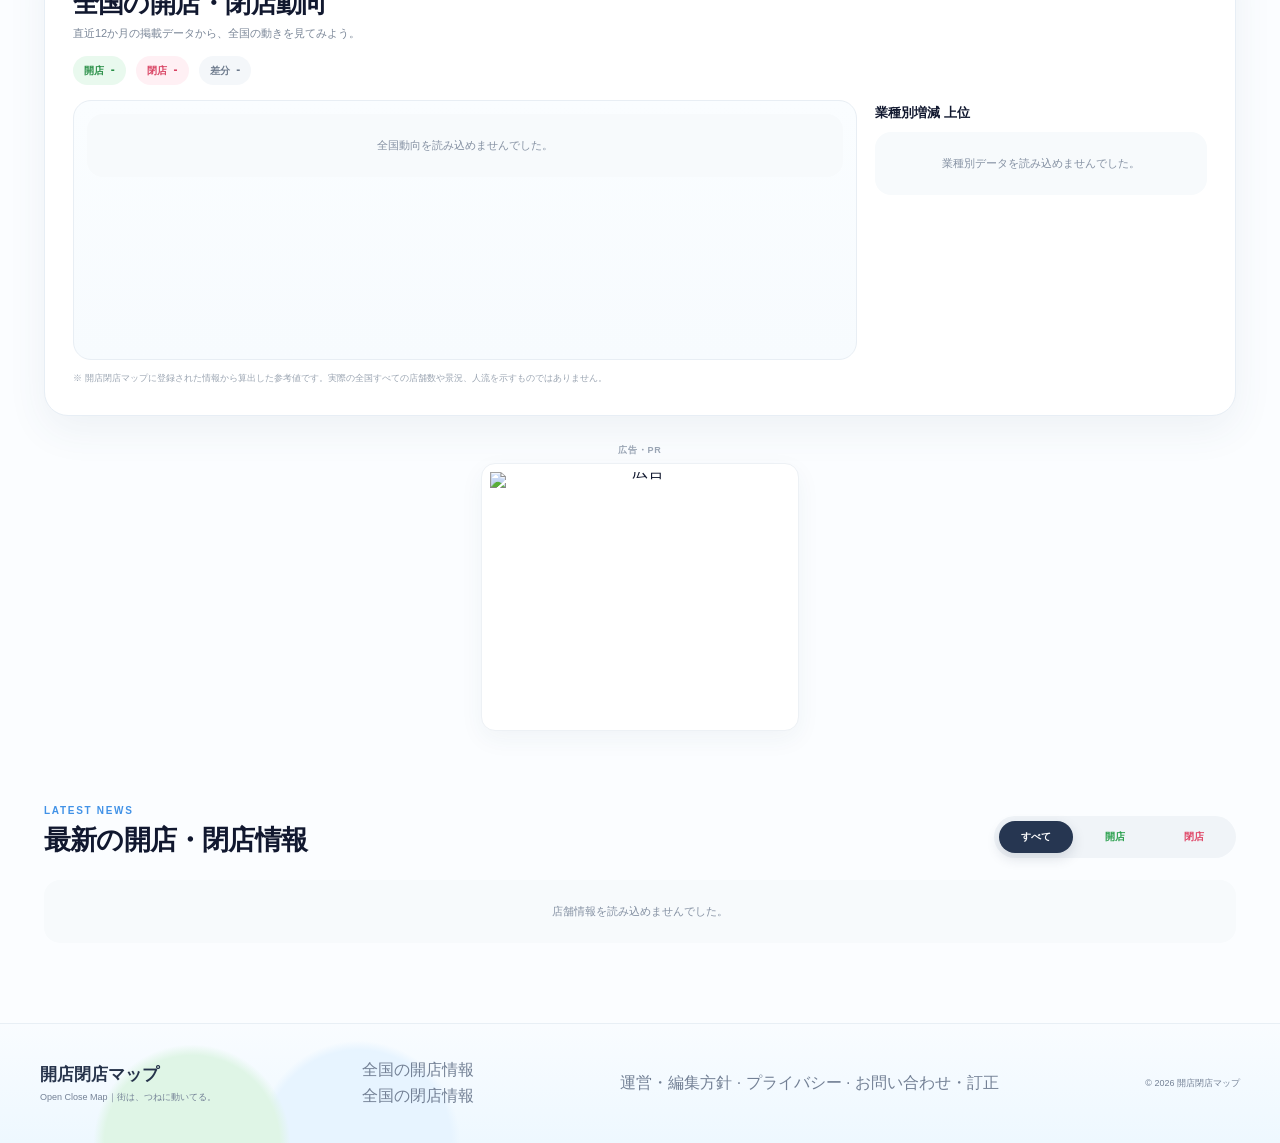
==== commit d08b5cf4: "Improve crawlable navigation and resilient GA4 measurement for 10k monthly PV goal Convert homepage " ====
--- a/index.html
+++ b/index.html
@@ -3,11 +3,23 @@
 <head>
   <meta charset="utf-8">
   <meta name="viewport" content="width=device-width,initial-scale=1">
-  <title>開店閉店マップ｜全国の開店・閉店情報</title>
+  <title>開店閉店マップ｜全国の新規オープン・閉店情報</title>
   <meta name="description" content="日本全国の開店・閉店・テナント情報を、エリア・業種・地図感覚でチェック。街の変化をわかりやすくまとめた店舗情報データベースです。">
+  <meta name="robots" content="index,follow,max-image-preview:large">
+  <meta property="og:type" content="website">
+  <meta property="og:locale" content="ja_JP">
+  <meta property="og:site_name" content="開店閉店マップ">
+  <meta property="og:title" content="開店閉店マップ｜全国の新規オープン・閉店情報">
+  <meta property="og:description" content="全国の開店・閉店情報を地域・業種から検索。店舗の所在地、日程、掲載元を確認できます。">
+  <meta property="og:url" content="https://open-close-map.onrender.com/">
+  <meta property="og:image" content="https://open-close-map.onrender.com/assets/open-close-map-japan.png">
+  <meta property="og:image:alt" content="日本地図に開店・閉店のアイコンが並ぶイラスト">
+  <meta name="twitter:card" content="summary_large_image">
+  <script type="application/ld+json">{"@context":"https://schema.org","@type":"WebSite","@id":"https://open-close-map.onrender.com/#website","url":"https://open-close-map.onrender.com/","name":"開店閉店マップ","alternateName":"Open Close Map","inLanguage":"ja","description":"全国の開店・閉店情報を地域・業種から探せる店舗情報サイト。"}</script>
   <meta name="theme-color" content="#f8fcff">
   <link rel="canonical" href="https://open-close-map.onrender.com/">
   <link rel="stylesheet" href="styles.css">
+  <link rel="stylesheet" href="seo-growth.css?v=20260910">
   <style>
     .brand-wrap{display:grid;grid-template-columns:auto 1fr;grid-template-rows:auto auto;column-gap:12px;align-items:center;min-width:410px;position:relative}
     .jp-brand-logo{grid-column:1;grid-row:1 / span 2;display:flex;align-items:center;line-height:1;white-space:nowrap;font-weight:950;letter-spacing:-.07em}
@@ -46,7 +58,7 @@
   <section class="hero-shell">
     <div class="hero-main">
       <div class="hero-copy">
-        <div class="eyebrow">OPEN / CLOSE MAP OF JAPAN</div>
+        <div class="eyebrow">全国の開店・閉店情報</div>
         <h1>街の変化が<br>見えてくる。</h1>
         <p>日本全国の開店・閉店情報を、<br class="desktop-br">エリアとデータでわかりやすく。</p>
 
@@ -63,7 +75,7 @@
       </div>
 
       <div class="hero-map">
-        <img src="assets/open-close-map-japan.png" alt="日本地図に開店・閉店のアイコンが並ぶイラスト">
+        <img src="assets/open-close-map-japan.png" alt="日本地図に開店・閉店のアイコンが並ぶイラスト" fetchpriority="high" decoding="async">
         <div class="map-glow"></div>
 
         <aside class="hero-latest-card" aria-label="直近の開店・閉店情報">
@@ -126,12 +138,12 @@
           <span class="finder-icon green">⌖</span>
         </div>
         <div class="area-grid">
-          <button data-pref="北海道"><span>北海道</span><b>→</b></button>
-          <button data-pref="東京都"><span>東京都</span><b>→</b></button>
-          <button data-pref="神奈川県"><span>神奈川県</span><b>→</b></button>
-          <button data-pref="愛知県"><span>愛知県</span><b>→</b></button>
-          <button data-pref="大阪府"><span>大阪府</span><b>→</b></button>
-          <button data-pref="福岡県"><span>福岡県</span><b>→</b></button>
+          <a href="/area/%E5%8C%97%E6%B5%B7%E9%81%93" data-pref="北海道" data-ga-event="area_select" data-ga-prefecture="北海道"><span>北海道</span><b>→</b></a>
+          <a href="/area/%E6%9D%B1%E4%BA%AC%E9%83%BD" data-pref="東京都" data-ga-event="area_select" data-ga-prefecture="東京都"><span>東京都</span><b>→</b></a>
+          <a href="/area/%E7%A5%9E%E5%A5%88%E5%B7%9D%E7%9C%8C" data-pref="神奈川県" data-ga-event="area_select" data-ga-prefecture="神奈川県"><span>神奈川県</span><b>→</b></a>
+          <a href="/area/%E6%84%9B%E7%9F%A5%E7%9C%8C" data-pref="愛知県" data-ga-event="area_select" data-ga-prefecture="愛知県"><span>愛知県</span><b>→</b></a>
+          <a href="/area/%E5%A4%A7%E9%98%AA%E5%BA%9C" data-pref="大阪府" data-ga-event="area_select" data-ga-prefecture="大阪府"><span>大阪府</span><b>→</b></a>
+          <a href="/area/%E7%A6%8F%E5%B2%A1%E7%9C%8C" data-pref="福岡県" data-ga-event="area_select" data-ga-prefecture="福岡県"><span>福岡県</span><b>→</b></a>
         </div>
       </section>
 
@@ -144,12 +156,12 @@
           <span class="finder-icon blue">◌</span>
         </div>
         <div id="categoryGrid" class="category-grid">
-          <button data-cat="ラーメン">ラーメン</button>
-          <button data-cat="中華">中華</button>
-          <button data-cat="カフェ">カフェ</button>
-          <button data-cat="焼肉">焼肉</button>
-          <button data-cat="美容">美容</button>
-          <button data-cat="コンビニ">コンビニ</button>
+          <a href="/category/%E3%83%A9%E3%83%BC%E3%83%A1%E3%83%B3" data-cat="ラーメン" data-ga-event="category_select" data-ga-category="ラーメン">ラーメン</a>
+          <a href="/category/%E4%B8%AD%E8%8F%AF" data-cat="中華" data-ga-event="category_select" data-ga-category="中華">中華</a>
+          <a href="/category/%E3%82%AB%E3%83%95%E3%82%A7" data-cat="カフェ" data-ga-event="category_select" data-ga-category="カフェ">カフェ</a>
+          <a href="/category/%E7%84%BC%E8%82%89" data-cat="焼肉" data-ga-event="category_select" data-ga-category="焼肉">焼肉</a>
+          <a href="/category/%E7%BE%8E%E5%AE%B9" data-cat="美容" data-ga-event="category_select" data-ga-category="美容">美容</a>
+          <a href="/category/%E3%82%B3%E3%83%B3%E3%83%93%E3%83%8B" data-cat="コンビニ" data-ga-event="category_select" data-ga-category="コンビニ">コンビニ</a>
         </div>
         <p class="finder-note">その他の業種は上部の検索から探せます。</p>
       </section>
@@ -208,6 +220,7 @@
       </div>
     </div>
 
+    <noscript><p class="finder-note">最新一覧の表示にはJavaScriptを使用しています。<a href="/open/">全国の開店情報</a>・<a href="/close/">全国の閉店情報</a>や上の地域・業種リンクからも探せます。</p></noscript>
     <div id="grid" class="store-grid">
       <div class="empty">読み込み中...</div>
     </div>
@@ -223,7 +236,7 @@
   <nav aria-label="運営情報"><a href="/about.html">運営・編集方針</a> · <a href="/privacy.html">プライバシー</a> · <a href="/contact.html">お問い合わせ・訂正</a></nav><small>© 2026 開店閉店マップ</small>
 </footer>
 
-<script src="analytics.js?v=shared-20260910"></script>
-<script src="app.js?v=shared-20260910"></script>
+<script src="analytics.js?v=seo-growth-20260910"></script>
+<script src="app.js?v=seo-growth-20260910"></script>
 </body>
-</html>+</html>
--- a/seo-growth.css
+++ b/seo-growth.css
@@ -0,0 +1,21 @@
+/* Native navigation links retain the existing finder-button appearance. */
+.area-grid a,.category-grid a{
+  min-height:51px;border:1px solid #e6edf3;border-radius:13px;
+  background:#fbfdff;color:#2f3b50;font-size:12px;font-weight:800;
+  transition:.16s ease;display:flex;align-items:center;
+}
+.area-grid a{justify-content:space-between;padding:0 13px}
+.area-grid a b{font-size:13px;color:#9aabba}
+.category-grid a{justify-content:center;padding:10px 6px;text-align:center;flex-wrap:wrap}
+.category-grid a small{font-size:9px;color:#95a1b2;margin-left:4px}
+.area-grid a:hover,.category-grid a:hover{
+  transform:translateY(-2px);border-color:#b8d8f5;background:#f2faff;
+  box-shadow:0 8px 20px rgba(60,112,153,.08);
+}
+.hero-mini-row:hover .hero-mini-name,.national-cat-row:hover span{text-decoration:underline}
+a:focus-visible,button:focus-visible{outline:3px solid #2f80ed;outline-offset:3px}
+@media(prefers-reduced-motion:reduce){
+  html{scroll-behavior:auto}
+  .area-grid a,.category-grid a,.store-card{transition:none}
+  .area-grid a:hover,.category-grid a:hover,.store-card:hover{transform:none}
+}
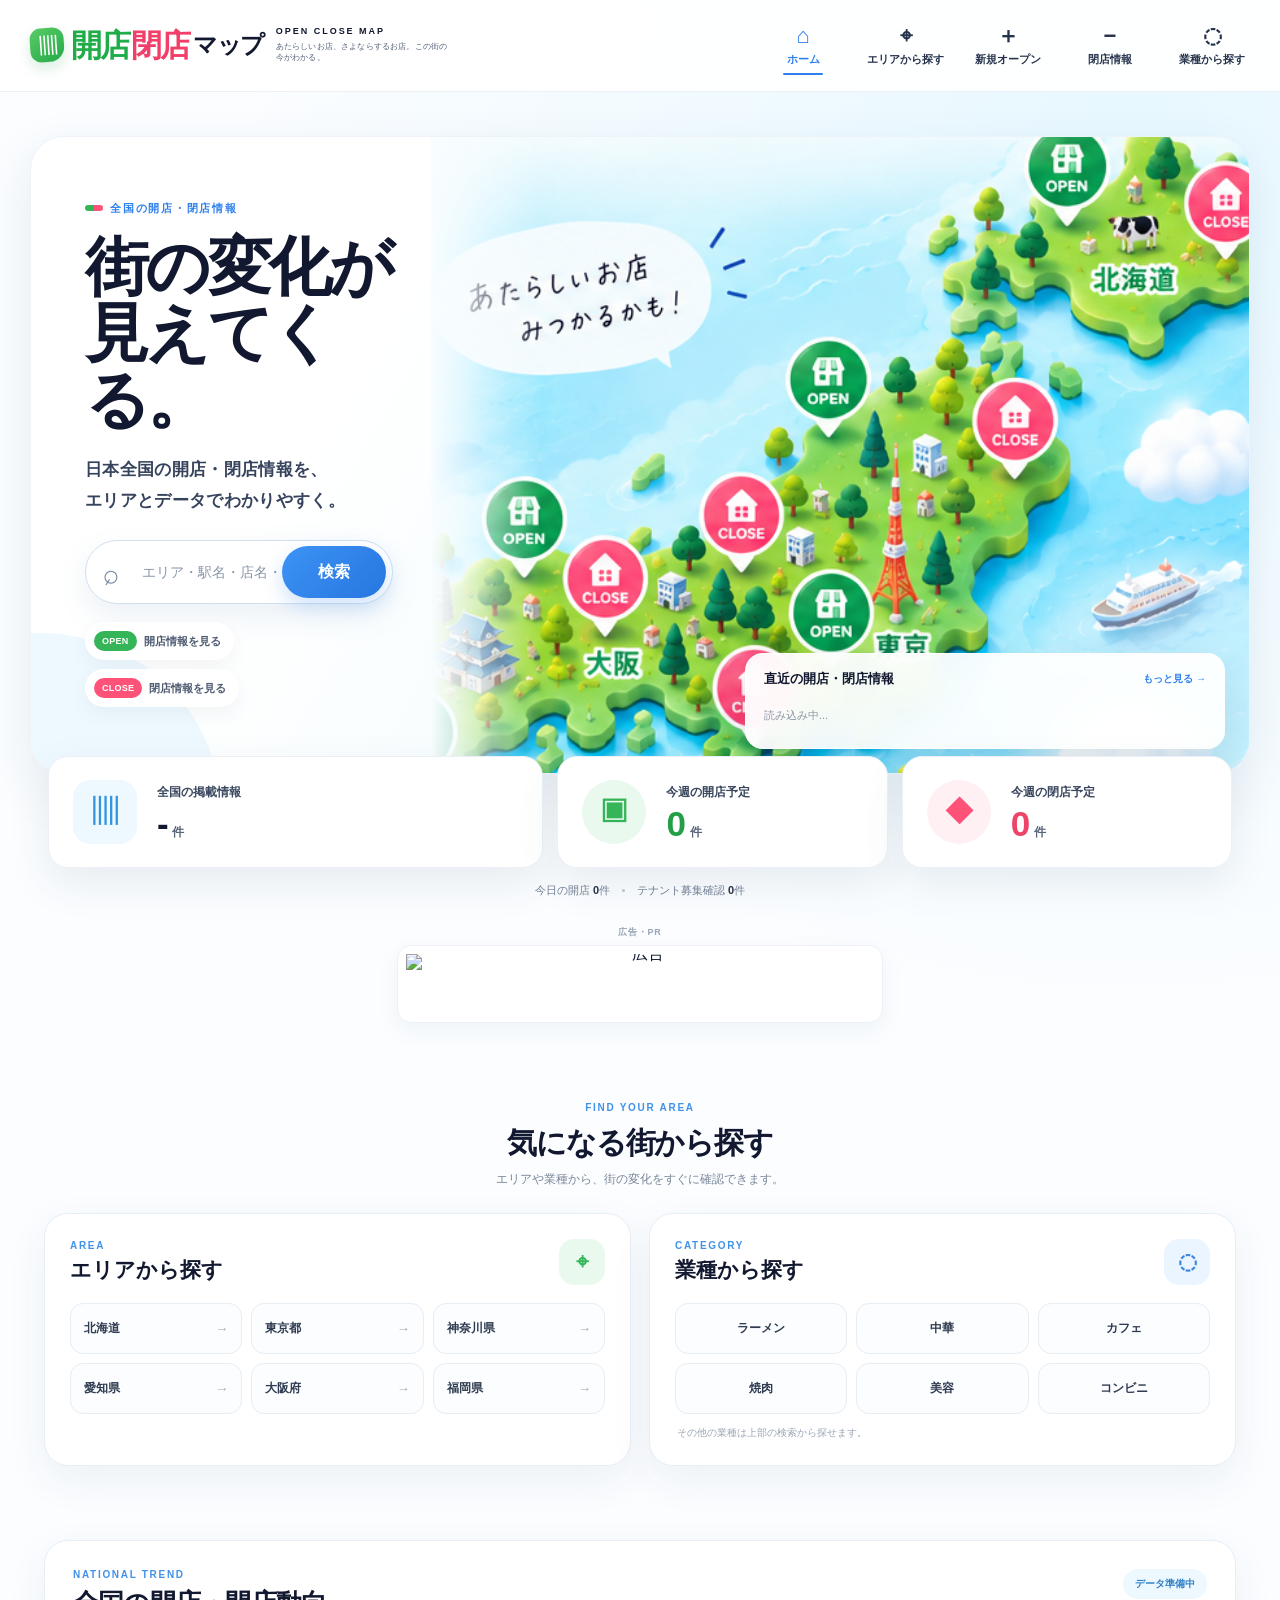
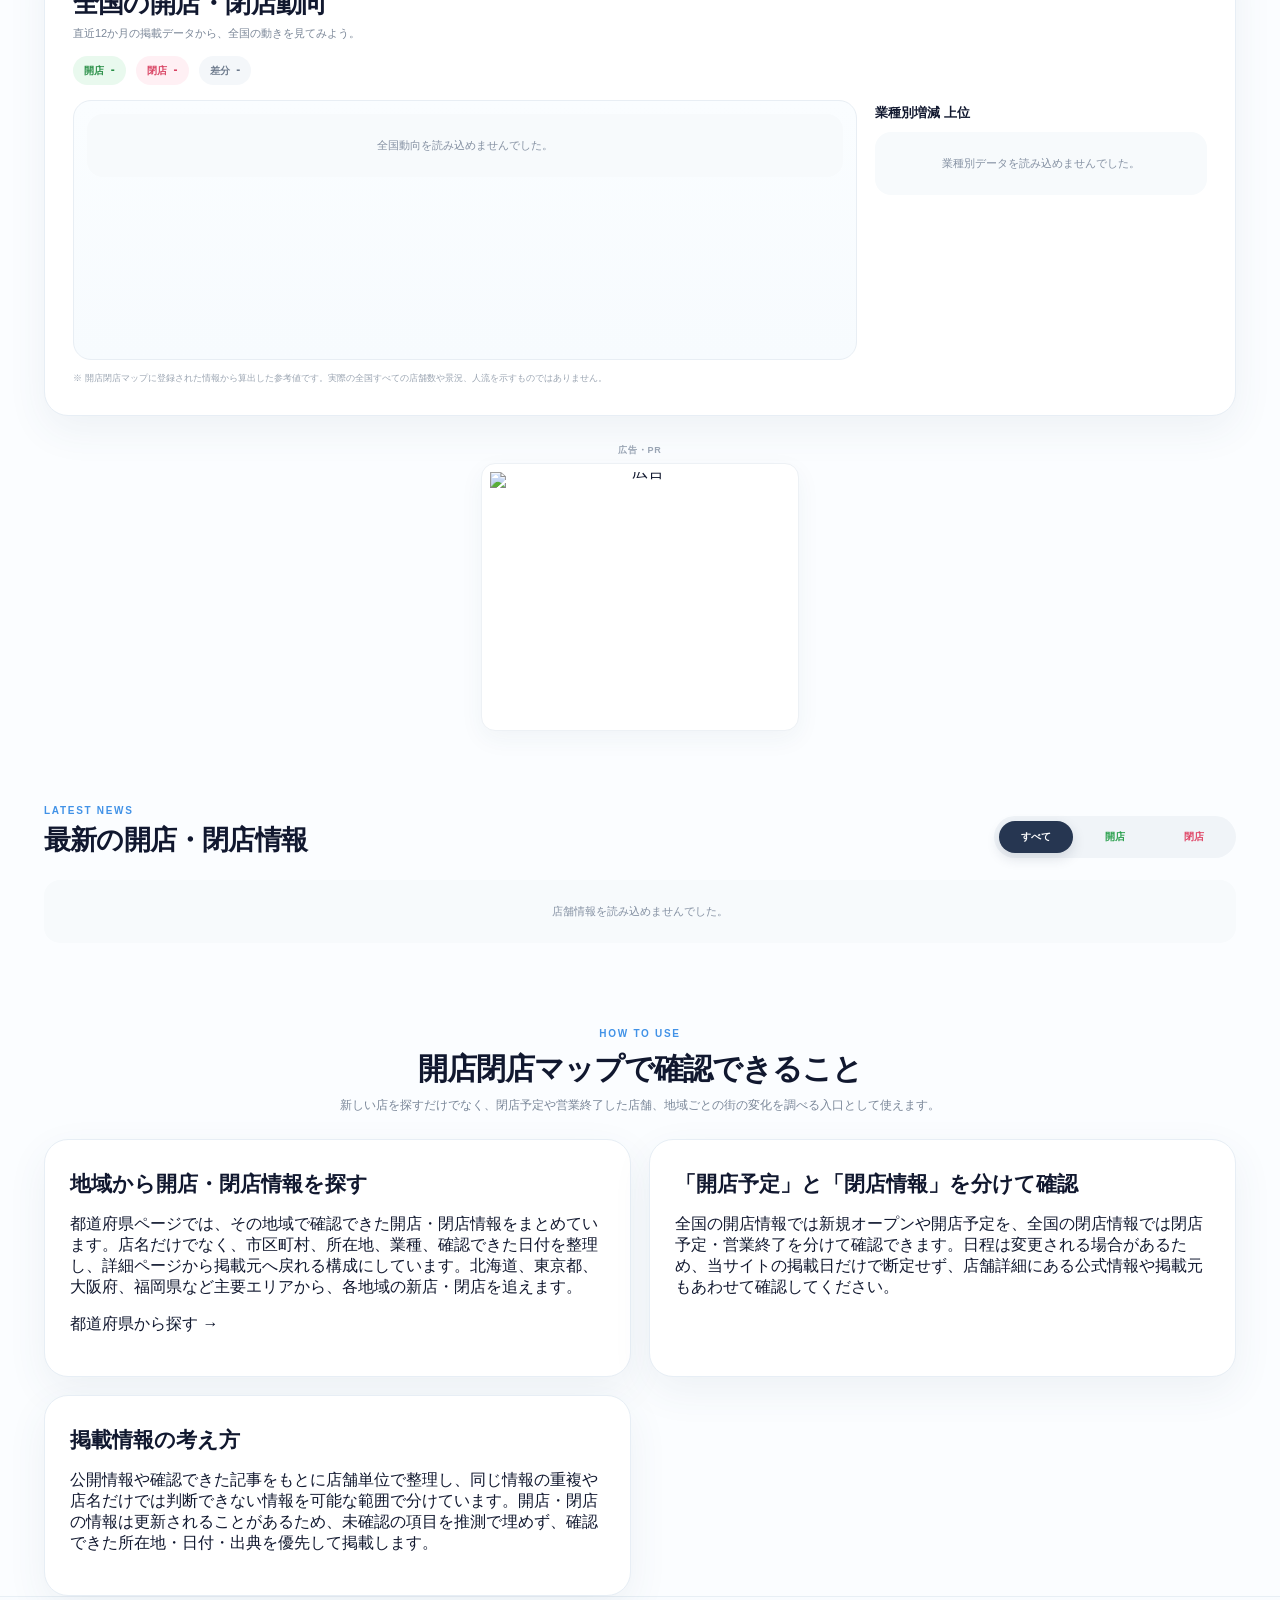
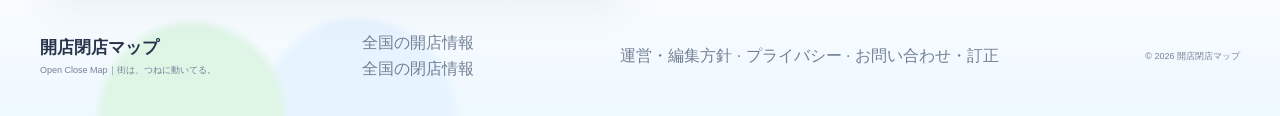
==== commit f92b226f: "Expand open and close landing page search content" ====
--- a/index.html
+++ b/index.html
@@ -2,9 +2,10 @@
 <html lang="ja">
 <head>
   <meta charset="utf-8">
+  <meta name="msvalidate.01" content="183FF6FB5C80547E946FA3EB04E238BE" />
   <meta name="viewport" content="width=device-width,initial-scale=1">
-  <title>開店閉店マップ｜全国の新規オープン・閉店情報</title>
-  <meta name="description" content="日本全国の開店・閉店・テナント情報を、エリア・業種・地図感覚でチェック。街の変化をわかりやすくまとめた店舗情報データベースです。">
+  <title>開店閉店マップ｜全国の新規オープン・閉店・店舗情報を地域別に検索</title>
+  <meta name="description" content="全国の新規オープン・閉店・営業終了予定の店舗情報を、都道府県・市区町村・業種・店名から検索。開店日や閉店日、所在地、掲載元を確認できる店舗情報データベースです。">
   <meta name="robots" content="index,follow,max-image-preview:large">
   <meta property="og:type" content="website">
   <meta property="og:locale" content="ja_JP">
@@ -33,6 +34,11 @@
     @media(max-width:560px){.jp-brand-open,.jp-brand-close{font-size:25px}.jp-brand-map{font-size:19px}.jp-brand-pin{width:29px;height:29px;font-size:16px}.brand-english{font-size:8px}.brand-sub{font-size:7px;max-width:130px}}
   </style>
   <script async src="https://pagead2.googlesyndication.com/pagead/js/adsbygoogle.js?client=ca-pub-5776658615046901" crossorigin="anonymous"></script>
+
+<!-- Approved Open Close Map site icons -->
+<link rel="icon" href="/favicon.ico" type="image/x-icon" sizes="16x16 32x32 48x48">
+<link rel="icon" href="/favicon-96x96.png" type="image/png" sizes="96x96">
+<link rel="apple-touch-icon" href="/apple-touch-icon.png" sizes="180x180">
 </head>
 <body>
 <header class="site-header">
@@ -225,6 +231,21 @@
       <div class="empty">読み込み中...</div>
     </div>
   </section>
+
+  <!-- SEO_EDITORIAL_DEPTH_20260915 -->
+  <section class="finder-wrap" aria-labelledby="how-to-use-map">
+    <div class="section-intro">
+      <span>HOW TO USE</span>
+      <h2 id="how-to-use-map">開店閉店マップで確認できること</h2>
+      <p>新しい店を探すだけでなく、閉店予定や営業終了した店舗、地域ごとの街の変化を調べる入口として使えます。</p>
+    </div>
+    <div class="finder-grid">
+      <section class="finder-card"><h3>地域から開店・閉店情報を探す</h3><p>都道府県ページでは、その地域で確認できた開店・閉店情報をまとめています。店名だけでなく、市区町村、所在地、業種、確認できた日付を整理し、詳細ページから掲載元へ戻れる構成にしています。北海道、東京都、大阪府、福岡県など主要エリアから、各地域の新店・閉店を追えます。</p><p><a href="#areas">都道府県から探す →</a></p></section>
+      <section class="finder-card"><h3>「開店予定」と「閉店情報」を分けて確認</h3><p><a href="/open/">全国の開店情報</a>では新規オープンや開店予定を、<a href="/close/">全国の閉店情報</a>では閉店予定・営業終了を分けて確認できます。日程は変更される場合があるため、当サイトの掲載日だけで断定せず、店舗詳細にある公式情報や掲載元もあわせて確認してください。</p></section>
+      <section class="finder-card"><h3>掲載情報の考え方</h3><p>公開情報や確認できた記事をもとに店舗単位で整理し、同じ情報の重複や店名だけでは判断できない情報を可能な範囲で分けています。開店・閉店の情報は更新されることがあるため、未確認の項目を推測で埋めず、確認できた所在地・日付・出典を優先して掲載します。</p></section>
+    </div>
+  </section>
+
 </main>
 
 <footer class="site-footer">
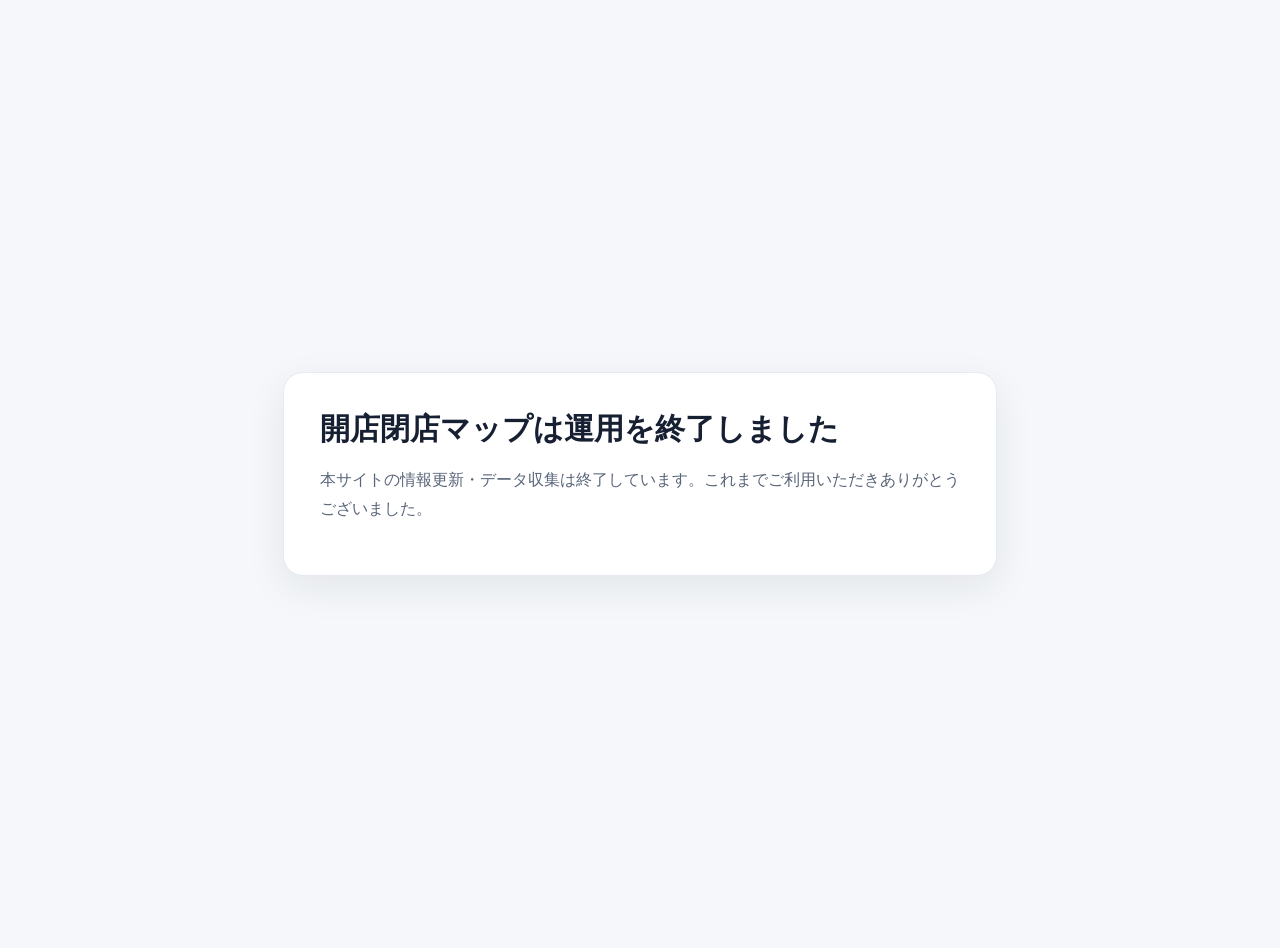
==== commit 6d9b137f: "Retire open-close map public site" ====
--- a/index.html
+++ b/index.html
@@ -2,262 +2,21 @@
 <html lang="ja">
 <head>
   <meta charset="utf-8">
-  <meta name="msvalidate.01" content="183FF6FB5C80547E946FA3EB04E238BE" />
   <meta name="viewport" content="width=device-width,initial-scale=1">
-  <title>開店閉店マップ｜全国の新規オープン・閉店・店舗情報を地域別に検索</title>
-  <meta name="description" content="全国の新規オープン・閉店・営業終了予定の店舗情報を、都道府県・市区町村・業種・店名から検索。開店日や閉店日、所在地、掲載元を確認できる店舗情報データベースです。">
-  <meta name="robots" content="index,follow,max-image-preview:large">
-  <meta property="og:type" content="website">
-  <meta property="og:locale" content="ja_JP">
-  <meta property="og:site_name" content="開店閉店マップ">
-  <meta property="og:title" content="開店閉店マップ｜全国の新規オープン・閉店情報">
-  <meta property="og:description" content="全国の開店・閉店情報を地域・業種から検索。店舗の所在地、日程、掲載元を確認できます。">
-  <meta property="og:url" content="https://open-close-map.onrender.com/">
-  <meta property="og:image" content="https://open-close-map.onrender.com/assets/open-close-map-japan.png">
-  <meta property="og:image:alt" content="日本地図に開店・閉店のアイコンが並ぶイラスト">
-  <meta name="twitter:card" content="summary_large_image">
-  <script type="application/ld+json">{"@context":"https://schema.org","@type":"WebSite","@id":"https://open-close-map.onrender.com/#website","url":"https://open-close-map.onrender.com/","name":"開店閉店マップ","alternateName":"Open Close Map","inLanguage":"ja","description":"全国の開店・閉店情報を地域・業種から探せる店舗情報サイト。"}</script>
-  <meta name="theme-color" content="#f8fcff">
-  <link rel="canonical" href="https://open-close-map.onrender.com/">
-  <link rel="stylesheet" href="styles.css">
-  <link rel="stylesheet" href="seo-growth.css?v=20260910">
+  <meta name="robots" content="noindex,nofollow">
+  <title>開店閉店マップ｜運用終了</title>
   <style>
-    .brand-wrap{display:grid;grid-template-columns:auto 1fr;grid-template-rows:auto auto;column-gap:12px;align-items:center;min-width:410px;position:relative}
-    .jp-brand-logo{grid-column:1;grid-row:1 / span 2;display:flex;align-items:center;line-height:1;white-space:nowrap;font-weight:950;letter-spacing:-.07em}
-    .jp-brand-pin{width:34px;height:34px;margin-right:7px;border-radius:11px 11px 15px 11px;display:grid;place-items:center;background:linear-gradient(145deg,#59cc66,#24a949);color:#fff;font-size:19px;transform:rotate(-4deg);box-shadow:0 6px 14px rgba(32,157,70,.18)}
-    .jp-brand-open,.jp-brand-close,.jp-brand-map{display:inline-block;font-size:31px;font-weight:950;letter-spacing:-.08em}
-    .jp-brand-open{color:#20ad49}.jp-brand-close{color:#f23f69;margin-left:3px}.jp-brand-map{color:#11182f;font-size:24px;margin-left:5px;letter-spacing:-.06em}
-    .brand-english{grid-column:2;grid-row:1;align-self:end;color:#11182f;font-size:9px;line-height:1.1;font-weight:900;letter-spacing:.22em;text-transform:uppercase}
-    .brand-sub{grid-column:2;grid-row:2;align-self:start;margin-top:4px;max-width:175px;color:#536078;font-size:8px;line-height:1.45;letter-spacing:.02em}
-    @media(max-width:1100px){.brand-wrap{min-width:350px}}
-    @media(max-width:850px){.brand-wrap{min-width:0;grid-template-columns:auto 1fr}}
-    @media(max-width:560px){.jp-brand-open,.jp-brand-close{font-size:25px}.jp-brand-map{font-size:19px}.jp-brand-pin{width:29px;height:29px;font-size:16px}.brand-english{font-size:8px}.brand-sub{font-size:7px;max-width:130px}}
+    body{margin:0;background:#f5f7fa;color:#172033;font-family:-apple-system,BlinkMacSystemFont,"Hiragino Kaku Gothic ProN","Yu Gothic",Meiryo,sans-serif}
+    main{min-height:100vh;display:grid;place-items:center;padding:24px}
+    section{max-width:640px;background:#fff;border:1px solid #e5eaf0;border-radius:20px;padding:36px;box-shadow:0 12px 38px rgba(23,32,51,.08)}
+    h1{margin:0 0 14px;font-size:30px}
+    p{line-height:1.8;color:#596579}
   </style>
-  <script async src="https://pagead2.googlesyndication.com/pagead/js/adsbygoogle.js?client=ca-pub-5776658615046901" crossorigin="anonymous"></script>
-
-<!-- Approved Open Close Map site icons -->
-<link rel="icon" href="/favicon.ico" type="image/x-icon" sizes="16x16 32x32 48x48">
-<link rel="icon" href="/favicon-96x96.png" type="image/png" sizes="96x96">
-<link rel="apple-touch-icon" href="/apple-touch-icon.png" sizes="180x180">
 </head>
 <body>
-<header class="site-header">
-  <a class="brand-wrap" href="/" aria-label="開店閉店マップ トップ">
-    <div class="jp-brand-logo">
-      <span class="jp-brand-pin">▥</span>
-      <span class="jp-brand-open">開店</span><span class="jp-brand-close">閉店</span><span class="jp-brand-map">マップ</span>
-    </div>
-    <div class="brand-english">Open Close Map</div>
-    <div class="brand-sub">あたらしいお店、さよならするお店。この街の今がわかる。</div>
-  </a>
-
-  <nav class="main-nav" aria-label="メインメニュー">
-    <a class="active" href="/"><span class="nav-icon">⌂</span>ホーム</a>
-    <a href="#areas"><span class="nav-icon">⌖</span>エリアから探す</a>
-    <a href="/open/"><span class="nav-icon">＋</span>新規オープン</a>
-    <a href="/close/"><span class="nav-icon">−</span>閉店情報</a>
-    <a href="#categories"><span class="nav-icon">◌</span>業種から探す</a>
-  </nav>
-</header>
-
-<main>
-  <section class="hero-shell">
-    <div class="hero-main">
-      <div class="hero-copy">
-        <div class="eyebrow">全国の開店・閉店情報</div>
-        <h1>街の変化が<br>見えてくる。</h1>
-        <p>日本全国の開店・閉店情報を、<br class="desktop-br">エリアとデータでわかりやすく。</p>
-
-        <div class="search-box" role="search">
-          <span class="search-icon">⌕</span>
-          <input id="q" autocomplete="off" placeholder="エリア・駅名・店名・業種で検索" aria-label="店舗を検索">
-          <button id="search" type="button">検索</button>
-        </div>
-
-        <div class="hero-shortcuts">
-          <a class="shortcut open" href="/open/"><span>OPEN</span> 開店情報を見る</a>
-          <a class="shortcut close" href="/close/"><span>CLOSE</span> 閉店情報を見る</a>
-        </div>
-      </div>
-
-      <div class="hero-map">
-        <img src="assets/open-close-map-japan.png" alt="日本地図に開店・閉店のアイコンが並ぶイラスト" fetchpriority="high" decoding="async">
-        <div class="map-glow"></div>
-
-        <aside class="hero-latest-card" aria-label="直近の開店・閉店情報">
-          <div class="hero-latest-head">
-            <strong>直近の開店・閉店情報</strong>
-            <a href="#latest">もっと見る →</a>
-          </div>
-          <div id="heroLatest" class="hero-latest-list">
-            <div class="mini-loading">読み込み中...</div>
-          </div>
-        </aside>
-      </div>
-    </div>
-
-    <div class="hero-stats">
-      <div class="hero-stat total">
-        <div class="stat-icon shop">▥</div>
-        <div>
-          <span>全国の掲載情報</span>
-          <strong id="storesTotal">-</strong><small>件</small>
-        </div>
-      </div>
-      <div class="hero-stat open">
-        <div class="stat-icon">▣</div>
-        <div>
-          <span>今週の開店予定</span>
-          <strong id="weekOpen">0</strong><small>件</small>
-        </div>
-      </div>
-      <div class="hero-stat close">
-        <div class="stat-icon">◆</div>
-        <div>
-          <span>今週の閉店予定</span>
-          <strong id="weekClose">0</strong><small>件</small>
-        </div>
-      </div>
-    </div>
-
-    <div class="micro-stats">
-      <span>今日の開店 <strong id="todayOpen">0</strong>件</span>
-      <i></i>
-      <span>テナント募集確認 <strong id="tenant">0</strong>件</span>
-    </div>
-  </section>
-
-  <section class="finder-wrap">
-    <div class="section-intro">
-      <span>FIND YOUR AREA</span>
-      <h2>気になる街から探す</h2>
-      <p>エリアや業種から、街の変化をすぐに確認できます。</p>
-    </div>
-
-    <div class="finder-grid">
-      <section id="areas" class="finder-card area-card">
-        <div class="finder-card-head">
-          <div>
-            <div class="section-label">AREA</div>
-            <h3>エリアから探す</h3>
-          </div>
-          <span class="finder-icon green">⌖</span>
-        </div>
-        <div class="area-grid">
-          <a href="/area/%E5%8C%97%E6%B5%B7%E9%81%93" data-pref="北海道" data-ga-event="area_select" data-ga-prefecture="北海道"><span>北海道</span><b>→</b></a>
-          <a href="/area/%E6%9D%B1%E4%BA%AC%E9%83%BD" data-pref="東京都" data-ga-event="area_select" data-ga-prefecture="東京都"><span>東京都</span><b>→</b></a>
-          <a href="/area/%E7%A5%9E%E5%A5%88%E5%B7%9D%E7%9C%8C" data-pref="神奈川県" data-ga-event="area_select" data-ga-prefecture="神奈川県"><span>神奈川県</span><b>→</b></a>
-          <a href="/area/%E6%84%9B%E7%9F%A5%E7%9C%8C" data-pref="愛知県" data-ga-event="area_select" data-ga-prefecture="愛知県"><span>愛知県</span><b>→</b></a>
-          <a href="/area/%E5%A4%A7%E9%98%AA%E5%BA%9C" data-pref="大阪府" data-ga-event="area_select" data-ga-prefecture="大阪府"><span>大阪府</span><b>→</b></a>
-          <a href="/area/%E7%A6%8F%E5%B2%A1%E7%9C%8C" data-pref="福岡県" data-ga-event="area_select" data-ga-prefecture="福岡県"><span>福岡県</span><b>→</b></a>
-        </div>
-      </section>
-
-      <section id="categories" class="finder-card category-card">
-        <div class="finder-card-head">
-          <div>
-            <div class="section-label">CATEGORY</div>
-            <h3>業種から探す</h3>
-          </div>
-          <span class="finder-icon blue">◌</span>
-        </div>
-        <div id="categoryGrid" class="category-grid">
-          <a href="/category/%E3%83%A9%E3%83%BC%E3%83%A1%E3%83%B3" data-cat="ラーメン" data-ga-event="category_select" data-ga-category="ラーメン">ラーメン</a>
-          <a href="/category/%E4%B8%AD%E8%8F%AF" data-cat="中華" data-ga-event="category_select" data-ga-category="中華">中華</a>
-          <a href="/category/%E3%82%AB%E3%83%95%E3%82%A7" data-cat="カフェ" data-ga-event="category_select" data-ga-category="カフェ">カフェ</a>
-          <a href="/category/%E7%84%BC%E8%82%89" data-cat="焼肉" data-ga-event="category_select" data-ga-category="焼肉">焼肉</a>
-          <a href="/category/%E7%BE%8E%E5%AE%B9" data-cat="美容" data-ga-event="category_select" data-ga-category="美容">美容</a>
-          <a href="/category/%E3%82%B3%E3%83%B3%E3%83%93%E3%83%8B" data-cat="コンビニ" data-ga-event="category_select" data-ga-category="コンビニ">コンビニ</a>
-        </div>
-        <p class="finder-note">その他の業種は上部の検索から探せます。</p>
-      </section>
-    </div>
-  </section>
-
-  <section id="national" class="national-insights">
-    <div class="national-panel">
-      <div class="national-head">
-        <div>
-          <div class="section-label">NATIONAL TREND</div>
-          <h2>全国の開店・閉店動向</h2>
-          <p>直近12か月の掲載データから、全国の動きを見てみよう。</p>
-        </div>
-        <div id="nationalTrendBadge" class="national-trend-badge">読み込み中</div>
-      </div>
-
-      <div class="national-kpis">
-        <span class="open">開店 <strong id="nationalOpen">-</strong></span>
-        <span class="close">閉店 <strong id="nationalClose">-</strong></span>
-        <span>差分 <strong id="nationalNet">-</strong></span>
-      </div>
-
-      <div class="national-grid">
-        <div>
-          <div id="nationalChart" class="national-chart-wrap">
-            <div class="empty">全国動向を読み込み中...</div>
-          </div>
-        </div>
-
-        <div class="national-categories">
-          <h3>業種別増減 上位</h3>
-          <div id="nationalCategories" class="national-cat-list">
-            <div class="empty">読み込み中...</div>
-          </div>
-        </div>
-      </div>
-
-      <div class="national-note">
-        ※ 開店閉店マップに登録された情報から算出した参考値です。実際の全国すべての店舗数や景況、人流を示すものではありません。
-      </div>
-    </div>
-  </section>
-
-  <section id="latest" class="latest-section">
-    <div class="latest-head">
-      <div>
-        <div class="section-label">LATEST NEWS</div>
-        <h2 id="latestTitle">最新の開店・閉店情報</h2>
-      </div>
-
-      <div class="status-tabs" role="tablist" aria-label="店舗ステータス">
-        <button class="status-tab active" data-status="all" role="tab" aria-selected="true">すべて</button>
-        <button class="status-tab opening" data-status="opening" role="tab" aria-selected="false">開店</button>
-        <button class="status-tab closing" data-status="closing" role="tab" aria-selected="false">閉店</button>
-      </div>
-    </div>
-
-    <noscript><p class="finder-note">最新一覧の表示にはJavaScriptを使用しています。<a href="/open/">全国の開店情報</a>・<a href="/close/">全国の閉店情報</a>や上の地域・業種リンクからも探せます。</p></noscript>
-    <div id="grid" class="store-grid">
-      <div class="empty">読み込み中...</div>
-    </div>
-  </section>
-
-  <!-- SEO_EDITORIAL_DEPTH_20260915 -->
-  <section class="finder-wrap" aria-labelledby="how-to-use-map">
-    <div class="section-intro">
-      <span>HOW TO USE</span>
-      <h2 id="how-to-use-map">開店閉店マップで確認できること</h2>
-      <p>新しい店を探すだけでなく、閉店予定や営業終了した店舗、地域ごとの街の変化を調べる入口として使えます。</p>
-    </div>
-    <div class="finder-grid">
-      <section class="finder-card"><h3>地域から開店・閉店情報を探す</h3><p>都道府県ページでは、その地域で確認できた開店・閉店情報をまとめています。店名だけでなく、市区町村、所在地、業種、確認できた日付を整理し、詳細ページから掲載元へ戻れる構成にしています。北海道、東京都、大阪府、福岡県など主要エリアから、各地域の新店・閉店を追えます。</p><p><a href="#areas">都道府県から探す →</a></p></section>
-      <section class="finder-card"><h3>「開店予定」と「閉店情報」を分けて確認</h3><p><a href="/open/">全国の開店情報</a>では新規オープンや開店予定を、<a href="/close/">全国の閉店情報</a>では閉店予定・営業終了を分けて確認できます。日程は変更される場合があるため、当サイトの掲載日だけで断定せず、店舗詳細にある公式情報や掲載元もあわせて確認してください。</p></section>
-      <section class="finder-card"><h3>掲載情報の考え方</h3><p>公開情報や確認できた記事をもとに店舗単位で整理し、同じ情報の重複や店名だけでは判断できない情報を可能な範囲で分けています。開店・閉店の情報は更新されることがあるため、未確認の項目を推測で埋めず、確認できた所在地・日付・出典を優先して掲載します。</p></section>
-    </div>
-  </section>
-
-</main>
-
-<footer class="site-footer">
-  <div>
-    <strong>開店閉店マップ</strong>
-    <span>Open Close Map｜街は、つねに動いてる。</span>
-  </div>
-  <div class="footer-seo-links"><a href="/open/">全国の開店情報</a><a href="/close/">全国の閉店情報</a></div>
-  <nav aria-label="運営情報"><a href="/about.html">運営・編集方針</a> · <a href="/privacy.html">プライバシー</a> · <a href="/contact.html">お問い合わせ・訂正</a></nav><small>© 2026 開店閉店マップ</small>
-</footer>
-
-<script src="analytics.js?v=seo-growth-20260910"></script>
-<script src="app.js?v=seo-growth-20260910"></script>
+<main><section>
+  <h1>開店閉店マップは運用を終了しました</h1>
+  <p>本サイトの情報更新・データ収集は終了しています。これまでご利用いただきありがとうございました。</p>
+</section></main>
 </body>
 </html>
